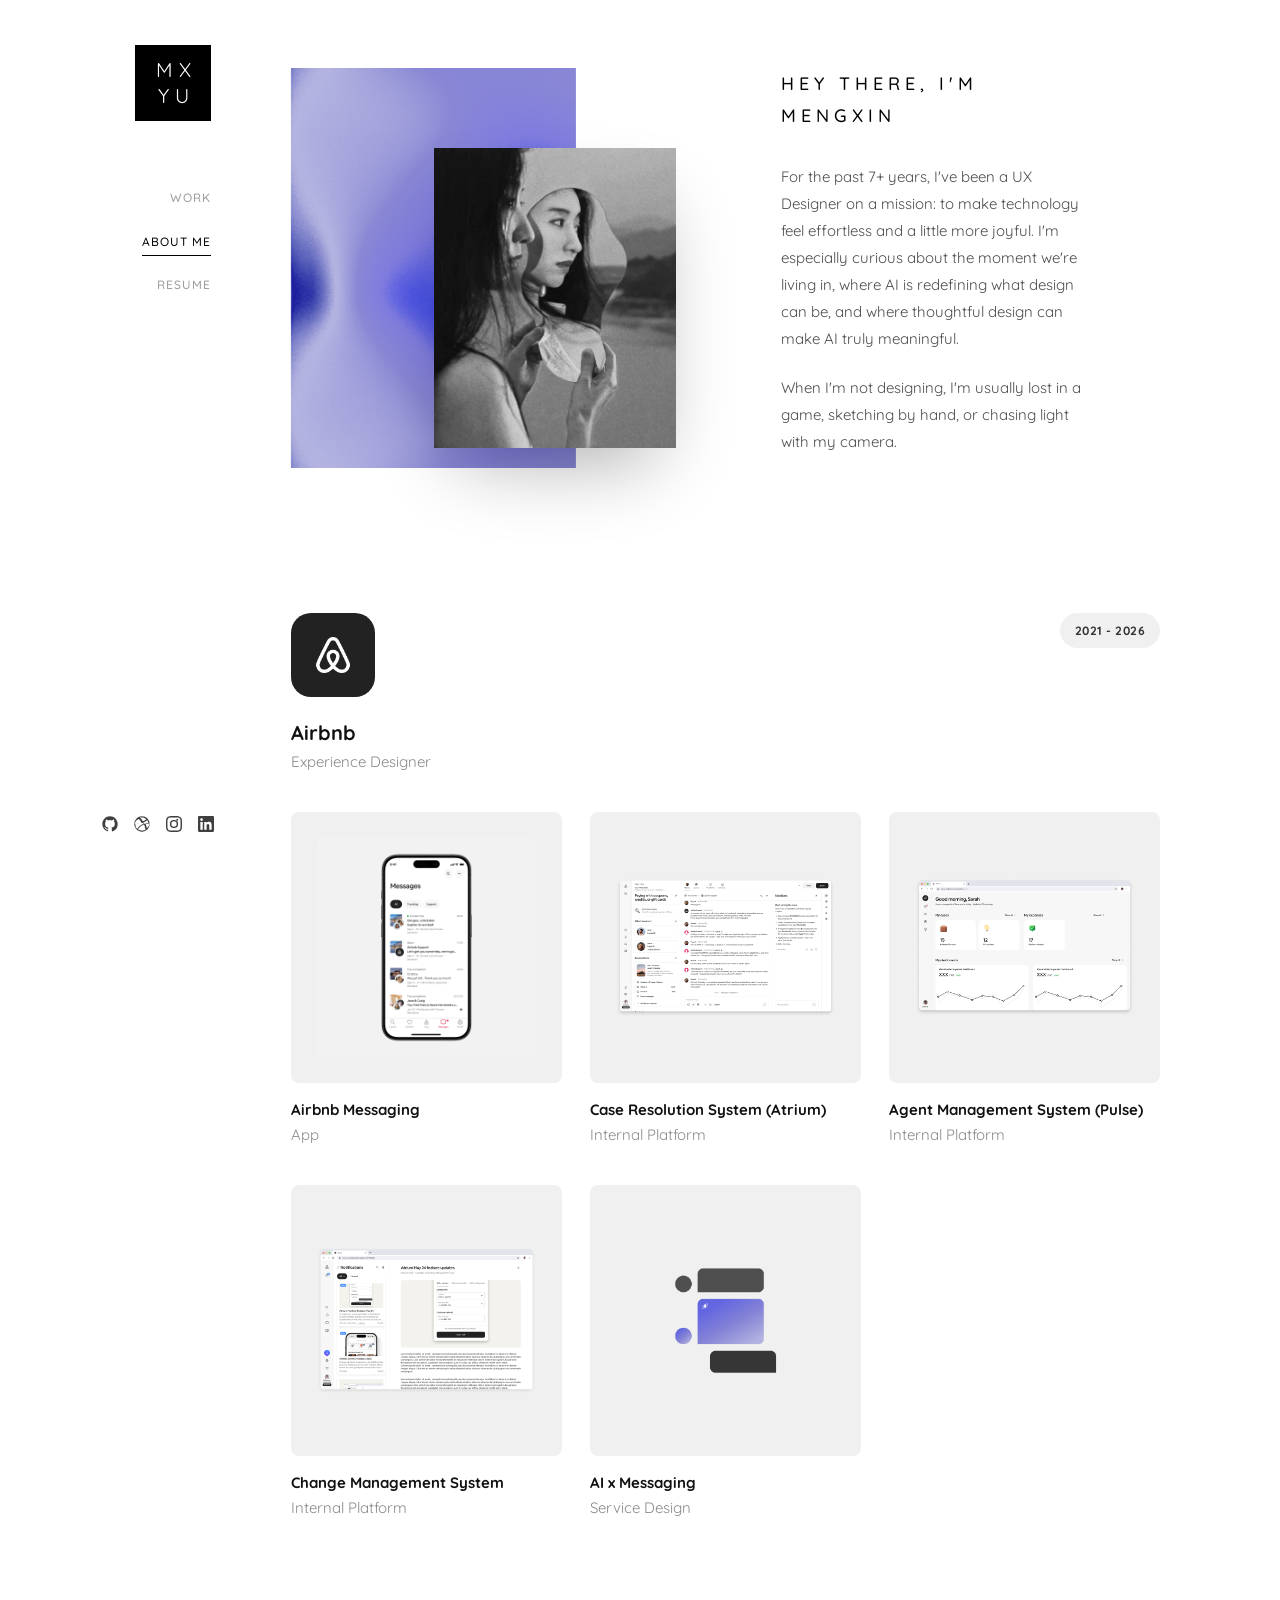
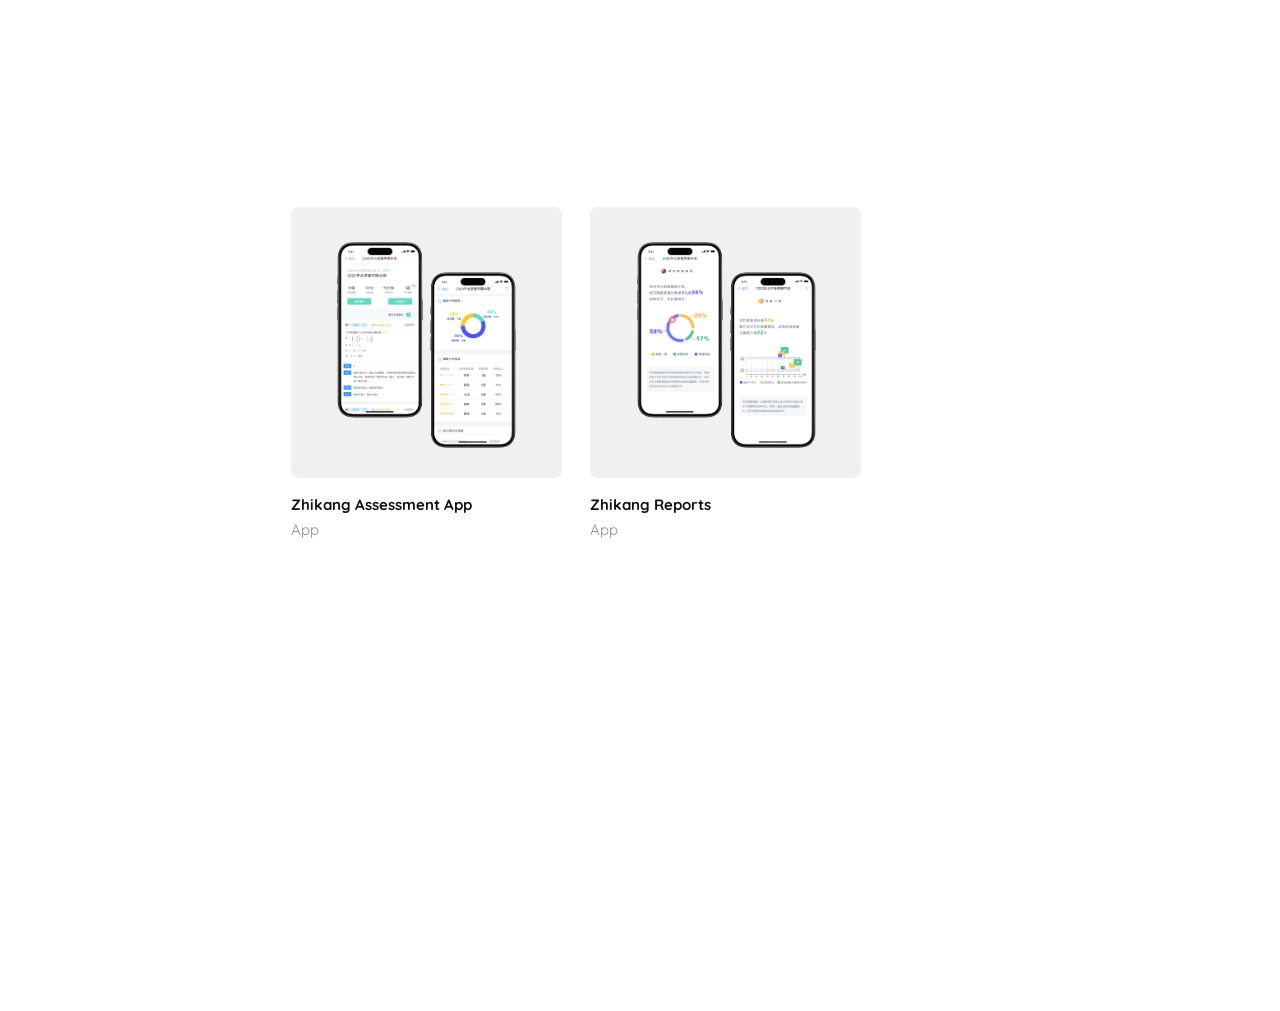
==== about.html @ b4f890c7 "Initial commit Static portfolio site: work grid, about, resume, and case studies (TAL Assessment Eco" ====
<!DOCTYPE HTML>
<html>
	<head>
	<meta charset="utf-8">
	<meta name="viewport" content="width=device-width, initial-scale=1">
	<title>About Me — Mengxin Yu</title>
	<meta name="description" content="About Mengxin Yu — photography, travel and side projects.">
	<meta name="robots" content="noindex, nofollow">

	<!--
		CRITICAL LOADER STYLES — inlined on purpose.
	
		Every ordinary stylesheet link blocks first paint. When the loader was
		styled by one, the curtain could not appear until the very resources it
		exists to cover had already downloaded — so a slow connection produced a
		long blank white screen and *then* a loading animation, which is exactly
		backwards. Inlining this means the loader paints on the first frame with
		no network dependency at all.
	
		This is only the resting appearance. The exit sequence and reduced-motion
		rules live in assets/css/preloader.css, which loads asynchronously below
		and is always in place long before the curtain lifts.
	-->
	<style>
	.preloader{position:fixed;top:0;left:0;right:0;bottom:0;z-index:9999;display:flex;
	flex-direction:column;align-items:center;justify-content:center;background:#fff;
	opacity:0;visibility:hidden}
	.js-loading .preloader{opacity:1;visibility:visible}
	.preloader__mark{margin-bottom:22px;font-family:"Quicksand",Arial,sans-serif;
	font-size:10px;font-weight:500;letter-spacing:5px;text-transform:uppercase;color:#9a9a9a}
	.preloader__track{position:relative;width:240px;max-width:60vw;height:1px;
	background:rgba(0,0,0,.09);overflow:hidden}
	.preloader__bar{position:absolute;top:0;right:0;bottom:0;left:0;background:#111;
	transform:scaleX(0);transform-origin:center}
	.preloader__sheen{position:absolute;top:0;right:0;bottom:0;left:0;
	background:linear-gradient(90deg,transparent,rgba(0,0,0,.28),transparent);
	transform:translateX(-100%);animation:preSheen 1.6s ease-in-out infinite}
	@keyframes preSheen{to{transform:translateX(100%)}}
	</style>
	<script>
		/* Runs before the body is parsed, so the curtain is visible on the very
		   first frame. Added by JS so a browser without it never sees a curtain
		   it has no way to dismiss. */
		document.documentElement.classList.add('js', 'js-loading');
	</script>

	<link rel="icon" href="assets/images/site/weblogo.png" type="image/png">

	<link rel="preconnect" href="https://fonts.googleapis.com">
	<link rel="preconnect" href="https://fonts.gstatic.com" crossorigin>
	<link href="https://fonts.googleapis.com/css?family=Quicksand:300,400,500,700&display=swap" rel="stylesheet" media="print" onload="this.media='all';this.onload=null">
		<noscript><link href="https://fonts.googleapis.com/css?family=Quicksand:300,400,500,700&display=swap" rel="stylesheet"></noscript>

	<!--
		STYLES — same cleanup as index.html:
		animate.css / icomoon.css / Font Awesome CDN / flexslider.css
		removed (unused or replaced by inline SVG icons below).
	-->
	<link rel="stylesheet" href="assets/css/preloader.css" media="print" onload="this.media='all';this.onload=null">
		<noscript><link rel="stylesheet" href="assets/css/preloader.css"></noscript>
	<link rel="stylesheet" href="assets/css/grid.css" media="print" onload="this.media='all';this.onload=null">
		<noscript><link rel="stylesheet" href="assets/css/grid.css"></noscript>
	<link rel="stylesheet" href="assets/css/animations.css" media="print" onload="this.media='all';this.onload=null">
		<noscript><link rel="stylesheet" href="assets/css/animations.css"></noscript>
	<link rel="stylesheet" href="assets/css/site-nav.css" media="print" onload="this.media='all';this.onload=null">
		<noscript><link rel="stylesheet" href="assets/css/site-nav.css"></noscript>
	<link rel="stylesheet" href="assets/css/about.css" media="print" onload="this.media='all';this.onload=null">
		<noscript><link rel="stylesheet" href="assets/css/about.css"></noscript>

	<script src="assets/js/preloader.js" defer></script>
</head>
	<body>
	<!-- Site-wide loading animation. Styles: assets/css/preloader.css
	     Behaviour: assets/js/preloader.js -->
	<div class="preloader" role="status" aria-label="Loading">
		<span class="preloader__mark">Mengxin Yu</span>
		<div class="preloader__track">
			<div class="preloader__bar"></div>
			<div class="preloader__sheen"></div>
		</div>
	</div>

	<div id="colorlib-page">

		<!-- ============ MOBILE TOP BAR ============
			Identical to index.html. Below 768px it holds the hamburger and
			the sidebar drops down beneath it. -->
		<div class="site-bar">
			<a class="site-bar__logo" href="index.html"><span>MX</span><span>Yu</span></a>
			<button type="button" class="js-colorlib-nav-toggle colorlib-nav-toggle"
			        aria-label="Toggle menu" aria-expanded="false" aria-controls="colorlib-aside"><i></i></button>
		</div>

		<aside id="colorlib-aside" role="complementary" class="js-fullheight">
			<h1 id="colorlib-logo"><a href="index.html"><span>MX</span><span>Yu</span></a></h1>
			<nav id="colorlib-main-menu" role="navigation">
				<ul>
					<li><a href="index.html">Work</a></li>
					<li class="colorlib-active"><a href="about.html">About Me</a></li>
					<li><a href="resume.html">Resume</a></li>
					
					
				</ul>
			</nav>

			<div class="colorlib-footer">
				<ul>
					<li><a href="https://github.com/MengxinYuu" target="_blank" rel="noopener" aria-label="GitHub">
						<svg viewBox="0 0 24 24" width="16" height="16" fill="currentColor" aria-hidden="true"><path d="M12 .5C5.65.5.5 5.65.5 12c0 5.1 3.29 9.42 7.86 10.96.57.1.78-.25.78-.55 0-.27-.01-1.15-.02-2.09-3.2.7-3.88-1.36-3.88-1.36-.52-1.33-1.28-1.69-1.28-1.69-1.04-.71.08-.7.08-.7 1.15.08 1.76 1.18 1.76 1.18 1.03 1.75 2.7 1.25 3.36.96.1-.74.4-1.25.73-1.54-2.55-.29-5.24-1.28-5.24-5.68 0-1.25.45-2.28 1.18-3.08-.12-.29-.51-1.45.11-3.02 0 0 .96-.31 3.15 1.18a10.9 10.9 0 0 1 5.73 0c2.18-1.49 3.15-1.18 3.15-1.18.62 1.57.23 2.73.11 3.02.73.8 1.18 1.83 1.18 3.08 0 4.41-2.7 5.38-5.27 5.67.42.36.78 1.07.78 2.16 0 1.56-.01 2.82-.01 3.2 0 .3.2.66.79.55A11.5 11.5 0 0 0 23.5 12C23.5 5.65 18.35.5 12 .5Z"/></svg>
					</a></li>
					<li><a href="https://dribbble.com/mengxinyuu" target="_blank" rel="noopener" aria-label="Dribbble">
						<svg viewBox="0 0 24 24" width="16" height="16" fill="currentColor" aria-hidden="true"><path d="M12 .5C5.65.5.5 5.65.5 12S5.65 23.5 12 23.5 23.5 18.35 23.5 12 18.35.5 12 .5Zm7.6 5.44a10 10 0 0 1 2.2 6.14c-.32-.07-3.5-.71-6.72-.31-.07-.16-.13-.33-.2-.5-.2-.47-.42-.95-.65-1.4 3.55-1.45 5.16-3.5 5.37-3.93ZM12 2.1c2.4 0 4.6.87 6.3 2.31-.18.26-1.6 2.2-5.03 3.5C11.7 5.2 10 3 8.9 1.8A9.9 9.9 0 0 1 12 2.1Zm-4.7 2.5c1.06 1.15 2.7 3.3 4.2 5.94-5.3 1.4-9.98 1.38-10.47 1.38A10 10 0 0 1 7.3 4.6ZM2 12v-.3c.45 0 5.9.08 11.55-1.6.32.63.62 1.27.9 1.9-.16.05-.32.1-.47.16-5.85 1.9-8.96 7.06-9.22 7.5A9.9 9.9 0 0 1 2 12Zm10 9.9a9.9 9.9 0 0 1-6-2c.2-.42 2.6-5.03 9.03-7.3.02 0 .03-.01.05-.02 1.5 3.9 2.1 7.17 2.27 8.14A9.9 9.9 0 0 1 12 21.9Zm7.3-3.4c-.13-.8-.68-3.85-2.1-7.6 3.05-.48 5.72.31 6.05.42a10 10 0 0 1-3.95 7.18Z"/></svg>
					</a></li>
					<li><a href="https://www.instagram.com/mengxinyuu/" target="_blank" rel="noopener" aria-label="Instagram">
						<svg viewBox="0 0 24 24" width="16" height="16" fill="currentColor" aria-hidden="true"><path d="M12 2.16c3.2 0 3.58.01 4.85.07 1.17.05 1.8.25 2.23.41.56.22.96.48 1.38.9.42.42.68.82.9 1.38.16.42.36 1.06.41 2.23.06 1.27.07 1.65.07 4.85s-.01 3.58-.07 4.85c-.05 1.17-.25 1.8-.41 2.23-.22.56-.48.96-.9 1.38-.42.42-.82.68-1.38.9-.42.16-1.06.36-2.23.41-1.27.06-1.65.07-4.85.07s-3.58-.01-4.85-.07c-1.17-.05-1.8-.25-2.23-.41a3.7 3.7 0 0 1-1.38-.9 3.7 3.7 0 0 1-.9-1.38c-.16-.42-.36-1.06-.41-2.23-.06-1.27-.07-1.65-.07-4.85s.01-3.58.07-4.85c.05-1.17.25-1.8.41-2.23.22-.56.48-.96.9-1.38.42-.42.82-.68 1.38-.9.42-.16 1.06-.36 2.23-.41 1.27-.06 1.65-.07 4.85-.07ZM12 0C8.74 0 8.33.01 7.05.07 5.78.13 4.9.33 4.14.63c-.79.3-1.46.72-2.13 1.38A5.9 5.9 0 0 0 .63 4.14c-.3.76-.5 1.64-.56 2.91C.01 8.33 0 8.74 0 12s.01 3.67.07 4.95c.06 1.27.26 2.15.56 2.91.3.79.72 1.46 1.38 2.13.66.66 1.34 1.08 2.13 1.38.76.3 1.64.5 2.91.56C8.33 23.99 8.74 24 12 24s3.67-.01 4.95-.07c1.27-.06 2.15-.26 2.91-.56.79-.3 1.46-.72 2.13-1.38.66-.66 1.08-1.34 1.38-2.13.3-.76.5-1.64.56-2.91.06-1.28.07-1.69.07-4.95s-.01-3.67-.07-4.95c-.06-1.27-.26-2.15-.56-2.91a5.9 5.9 0 0 0-1.38-2.13A5.9 5.9 0 0 0 19.86.63c-.76-.3-1.64-.5-2.91-.56C15.67.01 15.26 0 12 0Zm0 5.84A6.16 6.16 0 1 0 18.16 12 6.16 6.16 0 0 0 12 5.84Zm0 10.16A4 4 0 1 1 16 12a4 4 0 0 1-4 4Zm6.41-10.4a1.44 1.44 0 1 1-1.44-1.44 1.44 1.44 0 0 1 1.44 1.44Z"/></svg>
					</a></li>
					<li><a href="https://www.linkedin.com/in/mengxin-yu-1733b415a/" target="_blank" rel="noopener" aria-label="LinkedIn">
						<svg viewBox="0 0 24 24" width="16" height="16" fill="currentColor" aria-hidden="true"><path d="M22.23 0H1.77C.79 0 0 .77 0 1.73v20.54C0 23.23.79 24 1.77 24h20.46c.98 0 1.77-.77 1.77-1.73V1.73C24 .77 23.21 0 22.23 0ZM7.12 20.45H3.56V9h3.56ZM5.34 7.43a2.06 2.06 0 1 1 0-4.12 2.06 2.06 0 0 1 0 4.12ZM20.45 20.45h-3.55v-5.57c0-1.33-.02-3.04-1.85-3.04-1.86 0-2.14 1.45-2.14 2.94v5.67H9.36V9h3.4v1.56h.05c.48-.9 1.64-1.85 3.38-1.85 3.6 0 4.26 2.37 4.26 5.46Z"/></svg>
					</a></li>
				</ul>
			</div>

		</aside>

		<div id="colorlib-main">
			<div class="colorlib-about">
				<div class="container-fluid">
					<div class="row">
						<div class="col-md-6">
							<div class="about-img animate-box" data-animate-effect="fadeInLeft" style="background-image: url(assets/images/site/bg.png);">
								<div class="about-img-2 animate-box" data-animate-effect="fadeInRight" style="background-image: url(assets/images/site/photo.png);"></div>
							</div>
						</div>
						<div class="col-md-4 animate-box" data-animate-effect="fadeInLeft">
							<div class="about-desc">
								<h3>Hey there, I'm Mengxin</h3>
                                <p>For the past 7+ years, I've been a UX Designer on a mission: to make technology feel effortless and a little more joyful. I'm especially curious about the moment we're living in, where AI is redefining what design can be, and where thoughtful design can make AI truly meaningful.
                               </p>
                                <p>When I'm not designing, I'm usually lost in a game, sketching by hand, or chasing light with my camera.</p>
							</div>
						</div>
					</div>
				</div>
			</div>
			
			<div class="colorlib-services">
				<div class="container-fluid">
				    <div class="col-md-11">

<!--                        project block                       -->
                        <section class="project-block">
                            <header class="project-block__header animate-box" data-animate-effect="fadeInLeft">
                                <div class="project-block__id">
                                    <img class="project-block__icon" src="assets/images/artwork/Airbnb.png" alt="" width="400" height="400">
                                    <h3 class="project-block__title">Airbnb</h3>
                                    <p class="shot__caption">Experience Designer</p>
                                </div>
                                <span class="project-block__date">2021 - 2026</span>
                            </header>

                            <ul class="shot-grid">
                            <li class="shot animate-box" data-animate-effect="fadeInUp">
                                <div class="shot__frame">
                                    <img src="assets/images/artwork/work1.png" alt="" loading="lazy" decoding="async" width="480" height="1010">
                                </div>
                                <h4 class="shot__title">Airbnb Messaging</h4>
                                <p class="shot__caption">App</p>
                            </li>
                            <li class="shot animate-box" data-animate-effect="fadeInUp">
                                <div class="shot__frame">
                                    <img src="assets/images/artwork/work2.png" alt="" loading="lazy" decoding="async" width="480" height="1010">
                                </div>
                                <h4 class="shot__title">Case Resolution System (Atrium)</h4>
                                <p class="shot__caption">Internal Platform</p>
                            </li>
                            <li class="shot animate-box" data-animate-effect="fadeInUp">
                                <div class="shot__frame">
                                    <img src="assets/images/artwork/work3.png" alt="" loading="lazy" decoding="async" width="480" height="1010">
                                </div>
                                <h4 class="shot__title">Agent Management System (Pulse)</h4>
                                <p class="shot__caption">Internal Platform</p>
                            </li>
                            <li class="shot animate-box" data-animate-effect="fadeInUp">
                                <div class="shot__frame">
                                    <img src="assets/images/artwork/work4.png" alt="" loading="lazy" decoding="async" width="480" height="1010">
                                </div>
                                <h4 class="shot__title">Change Management System</h4>
                                <p class="shot__caption">Internal Platform</p>
                            </li>
                            <li class="shot animate-box" data-animate-effect="fadeInUp">
                                <div class="shot__frame">
                                    <img src="assets/images/artwork/work5.png" alt="" loading="lazy" decoding="async" width="480" height="1010">
                                </div>
                                <h4 class="shot__title">AI x Messaging</h4>
                                <p class="shot__caption">Service Design</p>
                            </li>
                            <li class="shot animate-box" data-animate-effect="fadeInUp">
                                <div class="shot__frame">
                                    <img src="assets/images/artwork/work6.png" alt="" loading="lazy" decoding="async" width="480" height="1010">
                                </div>
                                <h4 class="shot__title">AI x Customer Support</h4>
                                <p class="shot__caption">Service Design</p>
                            </li>
                            </ul>
                        </section>
<!--                        project block                       -->
                        <section class="project-block">
                                                    <header class="project-block__header animate-box" data-animate-effect="fadeInLeft">
                                                        <div class="project-block__id">
                                                            <img class="project-block__icon" src="assets/images/artwork/TAL.png" alt="" width="400" height="400">
                                                            <h3 class="project-block__title">TAL 好未来</h3>
                                                            <p class="shot__caption">Experience Designer</p>
                                                        </div>
                                                        <span class="project-block__date">2019 - 2020</span>
                                                    </header>

                                                    <ul class="shot-grid">
                                                    <li class="shot animate-box" data-animate-effect="fadeInUp">
                                                        <div class="shot__frame">
                                                            <img src="assets/images/artwork/TALwork1.png" alt="" loading="lazy" decoding="async" width="480" height="1010">
                                                        </div>
                                                        <h4 class="shot__title">Zhikang Assessment App</h4>
                                                        <p class="shot__caption">App</p>
                                                    </li>
                                                    <li class="shot animate-box" data-animate-effect="fadeInUp">
                                                        <div class="shot__frame">
                                                            <img src="assets/images/artwork/TALwork2.png" alt="" loading="lazy" decoding="async" width="480" height="1010">
                                                        </div>
                                                        <h4 class="shot__title">Zhikang Reports</h4>
                                                        <p class="shot__caption">App</p>
                                                    </li>
                                                    <li class="shot animate-box" data-animate-effect="fadeInUp">
                                                        <div class="shot__frame">
                                                            <img src="assets/images/artwork/TALwork3.png" alt="" loading="lazy" decoding="async" width="480" height="1010">
                                                        </div>
                                                        <h4 class="shot__title">Tianshu Data Platform</h4>
                                                        <p class="shot__caption">Internal Platform</p>
                                                    </li>
                                                    <li class="shot animate-box" data-animate-effect="fadeInUp">
                                                        <div class="shot__frame">
                                                            <img src="assets/images/artwork/TALwork6.png" alt="" loading="lazy" decoding="async" width="480" height="1010">
                                                        </div>
                                                        <h4 class="shot__title">PAC Assessment System</h4>
                                                        <p class="shot__caption">Internal Platform</p>
                                                    </li>
                                                    </ul>
             </section>


			</div>
          </div>
        </div>
      </div><!-- /#colorlib-main -->
    </div><!-- /#colorlib-page -->

	<!--
		SCRIPTS — same cleanup as index.html: deferred, and
		flexslider/sticky-kit dropped as unused on this page.
	-->
	<script src="assets/js/site.js" defer></script>

	</body>
</html>
---- assets/css/preloader.css ----
/* =========================================================================
 * preloader.css
 *
 * The single loading animation for every page on the site.
 *
 * Replaces three unrelated mechanisms that were running before:
 *   - work/houyi.html   a black curtain with a spinning pink ring, plus
 *                       the Pace.js library driving a second progress bar
 *   - index.html        a bespoke "hold the work grid until its images
 *                       decode" fade
 *   - everything else   nothing at all
 *
 * Design
 *   A single hairline rule on white. It grows outward from the centre in
 *   step with real load progress, with a soft highlight travelling along
 *   it so the animation still reads as alive when progress stalls. When
 *   loading completes the line runs out to the full width of the viewport
 *   and the curtain lifts.
 *
 *   Everything animates transform and opacity only — both composited on
 *   the GPU — so the loader never competes with the page it's waiting for.
 * ========================================================================= */

:root {
  --pre-bg: #ffffff;
  --pre-ink: #111111;
  --pre-track: rgba(0, 0, 0, 0.09);
  --pre-width: 240px;
  /* Slow, confident deceleration. Shared by the line growth and the exit
     so the whole sequence has one sense of motion. */
  --pre-ease: cubic-bezier(0.16, 1, 0.3, 1);
}

.preloader {
  position: fixed;
  top: 0;
  left: 0;
  right: 0;
  bottom: 0;
  z-index: 9999;
  display: flex;
  flex-direction: column;
  align-items: center;
  justify-content: center;
  background: var(--pre-bg);

  /* Hidden unless the inline <head> script has flagged the document as
     loading. If JavaScript is disabled or fails before that point, the
     curtain never shows and the page is simply usable. */
  opacity: 0;
  visibility: hidden;
  pointer-events: none;
}

.js-loading .preloader {
  opacity: 1;
  visibility: visible;
  pointer-events: auto;
}

/* --- wordmark -------------------------------------------------------- */
.preloader__mark {
  margin-bottom: 22px;
  font-family: "Quicksand", Arial, sans-serif;
  font-size: 10px;
  font-weight: 500;
  letter-spacing: 5px;
  text-transform: uppercase;
  color: #9a9a9a;

  /* Drifts up into place rather than appearing flat — the only vertical
     movement in the sequence, which gives the line something to sit
     against. */
  opacity: 0;
  transform: translateY(6px);
  animation: preMarkIn 0.7s var(--pre-ease) 0.1s forwards;
}

@keyframes preMarkIn {
  to { opacity: 1; transform: translateY(0); }
}

/* --- the line -------------------------------------------------------- */
.preloader__track {
  position: relative;
  width: var(--pre-width);
  max-width: 60vw;
  height: 1px;
  background: var(--pre-track);
  overflow: hidden;
}

/* Grows from the centre outward. scaleX against a centre origin keeps
   this on the compositor; animating `width` would relayout every frame. */
.preloader__bar {
  position: absolute;
  top: 0;
  right: 0;
  bottom: 0;
  left: 0;
  background: var(--pre-ink);
  transform: scaleX(0);
  transform-origin: center;
  will-change: transform;
}

/* A highlight sweeping the full track, independent of progress. Without
   it a slow asset makes the loader look frozen; with it there is always
   motion, but nothing that misrepresents how far along the load is. */
.preloader__sheen {
  position: absolute;
  top: 0;
  right: 0;
  bottom: 0;
  left: 0;
  background: linear-gradient(90deg,
              transparent 0%,
              rgba(0, 0, 0, 0.28) 50%,
              transparent 100%);
  transform: translateX(-100%);
  animation: preSheen 1.6s ease-in-out infinite;
}

@keyframes preSheen {
  to { transform: translateX(100%); }
}

/* --- exit ------------------------------------------------------------ */
/* The line runs out past the edges of the screen, then the curtain fades.
   Letting it leave *through* the viewport rather than just vanishing is
   what makes the handover to the page feel deliberate. */
.preloader.is-done .preloader__track {
  transition: width 0.62s var(--pre-ease), max-width 0.62s var(--pre-ease);
  width: 100vw;
  max-width: 100vw;
}

.preloader.is-done .preloader__sheen {
  animation: none;
  opacity: 0;
}

.preloader.is-done .preloader__mark {
  transition: opacity 0.3s ease, transform 0.45s var(--pre-ease);
  opacity: 0;
  transform: translateY(-6px);
}

.preloader.is-done {
  transition: opacity 0.45s ease 0.28s, visibility 0s linear 0.73s;
  opacity: 0;
  visibility: hidden;
  pointer-events: none;
}

/* --- failsafe --------------------------------------------------------
 * If preloader.js never runs — network error, parse error, blocked
 * script — nothing would remove the curtain and the site would be a blank
 * white screen. This hides it unconditionally after 6s using CSS alone,
 * so a broken script degrades to a slow start rather than a dead page.
 * ------------------------------------------------------------------- */
.js-loading .preloader {
  animation: preFailsafe 0s linear 6s forwards;
}

@keyframes preFailsafe {
  to { opacity: 0; visibility: hidden; pointer-events: none; }
}

/* --- reduced motion --------------------------------------------------
 * The loader still appears and still leaves — it just does so without
 * travel or looping movement, which is the part that causes trouble for
 * motion-sensitive users.
 * ------------------------------------------------------------------- */
@media (prefers-reduced-motion: reduce) {
  .preloader__mark {
    opacity: 1;
    transform: none;
    animation: none;
  }

  .preloader__sheen {
    animation: none;
    opacity: 0;
  }

  .preloader.is-done .preloader__track {
    transition: none;
  }

  .preloader.is-done {
    transition: opacity 0.2s linear, visibility 0s linear 0.2s;
  }
}
---- assets/css/preloader.css ----
/* =========================================================================
 * preloader.css
 *
 * The single loading animation for every page on the site.
 *
 * Replaces three unrelated mechanisms that were running before:
 *   - work/houyi.html   a black curtain with a spinning pink ring, plus
 *                       the Pace.js library driving a second progress bar
 *   - index.html        a bespoke "hold the work grid until its images
 *                       decode" fade
 *   - everything else   nothing at all
 *
 * Design
 *   A single hairline rule on white. It grows outward from the centre in
 *   step with real load progress, with a soft highlight travelling along
 *   it so the animation still reads as alive when progress stalls. When
 *   loading completes the line runs out to the full width of the viewport
 *   and the curtain lifts.
 *
 *   Everything animates transform and opacity only — both composited on
 *   the GPU — so the loader never competes with the page it's waiting for.
 * ========================================================================= */

:root {
  --pre-bg: #ffffff;
  --pre-ink: #111111;
  --pre-track: rgba(0, 0, 0, 0.09);
  --pre-width: 240px;
  /* Slow, confident deceleration. Shared by the line growth and the exit
     so the whole sequence has one sense of motion. */
  --pre-ease: cubic-bezier(0.16, 1, 0.3, 1);
}

.preloader {
  position: fixed;
  top: 0;
  left: 0;
  right: 0;
  bottom: 0;
  z-index: 9999;
  display: flex;
  flex-direction: column;
  align-items: center;
  justify-content: center;
  background: var(--pre-bg);

  /* Hidden unless the inline <head> script has flagged the document as
     loading. If JavaScript is disabled or fails before that point, the
     curtain never shows and the page is simply usable. */
  opacity: 0;
  visibility: hidden;
  pointer-events: none;
}

.js-loading .preloader {
  opacity: 1;
  visibility: visible;
  pointer-events: auto;
}

/* --- wordmark -------------------------------------------------------- */
.preloader__mark {
  margin-bottom: 22px;
  font-family: "Quicksand", Arial, sans-serif;
  font-size: 10px;
  font-weight: 500;
  letter-spacing: 5px;
  text-transform: uppercase;
  color: #9a9a9a;

  /* Drifts up into place rather than appearing flat — the only vertical
     movement in the sequence, which gives the line something to sit
     against. */
  opacity: 0;
  transform: translateY(6px);
  animation: preMarkIn 0.7s var(--pre-ease) 0.1s forwards;
}

@keyframes preMarkIn {
  to { opacity: 1; transform: translateY(0); }
}

/* --- the line -------------------------------------------------------- */
.preloader__track {
  position: relative;
  width: var(--pre-width);
  max-width: 60vw;
  height: 1px;
  background: var(--pre-track);
  overflow: hidden;
}

/* Grows from the centre outward. scaleX against a centre origin keeps
   this on the compositor; animating `width` would relayout every frame. */
.preloader__bar {
  position: absolute;
  top: 0;
  right: 0;
  bottom: 0;
  left: 0;
  background: var(--pre-ink);
  transform: scaleX(0);
  transform-origin: center;
  will-change: transform;
}

/* A highlight sweeping the full track, independent of progress. Without
   it a slow asset makes the loader look frozen; with it there is always
   motion, but nothing that misrepresents how far along the load is. */
.preloader__sheen {
  position: absolute;
  top: 0;
  right: 0;
  bottom: 0;
  left: 0;
  background: linear-gradient(90deg,
              transparent 0%,
              rgba(0, 0, 0, 0.28) 50%,
              transparent 100%);
  transform: translateX(-100%);
  animation: preSheen 1.6s ease-in-out infinite;
}

@keyframes preSheen {
  to { transform: translateX(100%); }
}

/* --- exit ------------------------------------------------------------ */
/* The line runs out past the edges of the screen, then the curtain fades.
   Letting it leave *through* the viewport rather than just vanishing is
   what makes the handover to the page feel deliberate. */
.preloader.is-done .preloader__track {
  transition: width 0.62s var(--pre-ease), max-width 0.62s var(--pre-ease);
  width: 100vw;
  max-width: 100vw;
}

.preloader.is-done .preloader__sheen {
  animation: none;
  opacity: 0;
}

.preloader.is-done .preloader__mark {
  transition: opacity 0.3s ease, transform 0.45s var(--pre-ease);
  opacity: 0;
  transform: translateY(-6px);
}

.preloader.is-done {
  transition: opacity 0.45s ease 0.28s, visibility 0s linear 0.73s;
  opacity: 0;
  visibility: hidden;
  pointer-events: none;
}

/* --- failsafe --------------------------------------------------------
 * If preloader.js never runs — network error, parse error, blocked
 * script — nothing would remove the curtain and the site would be a blank
 * white screen. This hides it unconditionally after 6s using CSS alone,
 * so a broken script degrades to a slow start rather than a dead page.
 * ------------------------------------------------------------------- */
.js-loading .preloader {
  animation: preFailsafe 0s linear 6s forwards;
}

@keyframes preFailsafe {
  to { opacity: 0; visibility: hidden; pointer-events: none; }
}

/* --- reduced motion --------------------------------------------------
 * The loader still appears and still leaves — it just does so without
 * travel or looping movement, which is the part that causes trouble for
 * motion-sensitive users.
 * ------------------------------------------------------------------- */
@media (prefers-reduced-motion: reduce) {
  .preloader__mark {
    opacity: 1;
    transform: none;
    animation: none;
  }

  .preloader__sheen {
    animation: none;
    opacity: 0;
  }

  .preloader.is-done .preloader__track {
    transition: none;
  }

  .preloader.is-done {
    transition: opacity 0.2s linear, visibility 0s linear 0.2s;
  }
}
---- assets/css/grid.css ----
/* =========================================================================
 * grid.css
 *
 * Replaces vendor/bootstrap.css on index.html and about.html.
 *
 * Those two pages used exactly eight Bootstrap classes — row,
 * container-fluid, img-responsive, col-md-4/5/6/11, col-sm-6,
 * col-md-offset-2 and col-md-pull-2 — and were downloading 131KB of
 * framework to get them. This file is the same grid behaviour in ~2KB.
 *
 * Bootstrap 3's 12-column model and 768px / 992px breakpoints are
 * reproduced exactly, so the existing markup needs no changes.
 * ========================================================================= */

*,
*::before,
*::after {
  -webkit-box-sizing: border-box;
  box-sizing: border-box;
}

.container-fluid {
  width: 100%;
  padding-right: 15px;
  padding-left: 15px;
  margin-right: auto;
  margin-left: auto;
}

/* Bootstrap's float-based row/clearfix. Kept as floats rather than
   modernised to flex or grid because several rules in home.css and
   about.css (.blog-entry, .about-img) rely on float behaviour. */
.row {
  margin-right: -15px;
  margin-left: -15px;
}

.row::before,
.row::after {
  display: table;
  content: " ";
}

.row::after {
  clear: both;
}

/* --- column base ---------------------------------------------------- */
[class*="col-md-"],
[class*="col-sm-"] {
  position: relative;
  min-height: 1px;
  padding-right: 15px;
  padding-left: 15px;
}

/* Below the smallest breakpoint every column is full width, which is
   what Bootstrap does with col-md-* / col-sm-* too. */
[class*="col-md-"],
[class*="col-sm-"] {
  width: 100%;
}

/* --- >= 768px (Bootstrap's `sm`) ------------------------------------ */
@media (min-width: 768px) {
  [class*="col-sm-"] {
    float: left;
  }

  .col-sm-6 { width: 50%; }
}

/* --- >= 992px (Bootstrap's `md`) ------------------------------------ */
@media (min-width: 992px) {
  [class*="col-md-"] {
    float: left;
  }

  .col-md-4  { width: 33.33333333%; }
  .col-md-5  { width: 41.66666667%; }
  .col-md-6  { width: 50%; }
  .col-md-11 { width: 91.66666667%; }

  .col-md-offset-2 { margin-left: 16.66666667%; }
  .col-md-pull-2   { right: 16.66666667%; }
}

/* --- images --------------------------------------------------------- */
.img-responsive {
  display: block;
  max-width: 100%;
  height: auto;
}

/* A sensible global default so no image can ever force a horizontal
   scrollbar — Bootstrap didn't do this, and it was the reason a few
   wide screenshots overflowed on small screens. */
img {
  max-width: 100%;
}
---- assets/css/grid.css ----
/* =========================================================================
 * grid.css
 *
 * Replaces vendor/bootstrap.css on index.html and about.html.
 *
 * Those two pages used exactly eight Bootstrap classes — row,
 * container-fluid, img-responsive, col-md-4/5/6/11, col-sm-6,
 * col-md-offset-2 and col-md-pull-2 — and were downloading 131KB of
 * framework to get them. This file is the same grid behaviour in ~2KB.
 *
 * Bootstrap 3's 12-column model and 768px / 992px breakpoints are
 * reproduced exactly, so the existing markup needs no changes.
 * ========================================================================= */

*,
*::before,
*::after {
  -webkit-box-sizing: border-box;
  box-sizing: border-box;
}

.container-fluid {
  width: 100%;
  padding-right: 15px;
  padding-left: 15px;
  margin-right: auto;
  margin-left: auto;
}

/* Bootstrap's float-based row/clearfix. Kept as floats rather than
   modernised to flex or grid because several rules in home.css and
   about.css (.blog-entry, .about-img) rely on float behaviour. */
.row {
  margin-right: -15px;
  margin-left: -15px;
}

.row::before,
.row::after {
  display: table;
  content: " ";
}

.row::after {
  clear: both;
}

/* --- column base ---------------------------------------------------- */
[class*="col-md-"],
[class*="col-sm-"] {
  position: relative;
  min-height: 1px;
  padding-right: 15px;
  padding-left: 15px;
}

/* Below the smallest breakpoint every column is full width, which is
   what Bootstrap does with col-md-* / col-sm-* too. */
[class*="col-md-"],
[class*="col-sm-"] {
  width: 100%;
}

/* --- >= 768px (Bootstrap's `sm`) ------------------------------------ */
@media (min-width: 768px) {
  [class*="col-sm-"] {
    float: left;
  }

  .col-sm-6 { width: 50%; }
}

/* --- >= 992px (Bootstrap's `md`) ------------------------------------ */
@media (min-width: 992px) {
  [class*="col-md-"] {
    float: left;
  }

  .col-md-4  { width: 33.33333333%; }
  .col-md-5  { width: 41.66666667%; }
  .col-md-6  { width: 50%; }
  .col-md-11 { width: 91.66666667%; }

  .col-md-offset-2 { margin-left: 16.66666667%; }
  .col-md-pull-2   { right: 16.66666667%; }
}

/* --- images --------------------------------------------------------- */
.img-responsive {
  display: block;
  max-width: 100%;
  height: auto;
}

/* A sensible global default so no image can ever force a horizontal
   scrollbar — Bootstrap didn't do this, and it was the reason a few
   wide screenshots overflowed on small screens. */
img {
  max-width: 100%;
}
---- assets/css/animations.css ----
/* =======================================================
 * animations.css
 *
 * Minimal replacement for the old vendor "animate.css" file.
 * animate.css shipped ~130 keyframes and weighed ~71KB, but this
 * site only ever uses 4 of them (fadeIn, fadeInLeft, fadeInRight,
 * fadeInUp), triggered by main.js adding these class names as
 * elements scroll into view. This file defines just those 4,
 * at a fraction of the size.
 * ======================================================= */

.animated {
  animation-duration: 1s;
  animation-fill-mode: both;
}

@keyframes fadeIn {
  from { opacity: 0; }
  to   { opacity: 1; }
}
.fadeIn { animation-name: fadeIn; }

@keyframes fadeInUp {
  from { opacity: 0; transform: translate3d(0, 40px, 0); }
  to   { opacity: 1; transform: translate3d(0, 0, 0); }
}
.fadeInUp { animation-name: fadeInUp; }

@keyframes fadeInLeft {
  from { opacity: 0; transform: translate3d(-40px, 0, 0); }
  to   { opacity: 1; transform: translate3d(0, 0, 0); }
}
.fadeInLeft { animation-name: fadeInLeft; }

@keyframes fadeInRight {
  from { opacity: 0; transform: translate3d(40px, 0, 0); }
  to   { opacity: 1; transform: translate3d(0, 0, 0); }
}
.fadeInRight { animation-name: fadeInRight; }

/* respect users who've asked the OS for reduced motion */
@media (prefers-reduced-motion: reduce) {
  .animated {
    animation: none !important;
    opacity: 1 !important;
    transform: none !important;
  }
}
---- assets/css/animations.css ----
/* =======================================================
 * animations.css
 *
 * Minimal replacement for the old vendor "animate.css" file.
 * animate.css shipped ~130 keyframes and weighed ~71KB, but this
 * site only ever uses 4 of them (fadeIn, fadeInLeft, fadeInRight,
 * fadeInUp), triggered by main.js adding these class names as
 * elements scroll into view. This file defines just those 4,
 * at a fraction of the size.
 * ======================================================= */

.animated {
  animation-duration: 1s;
  animation-fill-mode: both;
}

@keyframes fadeIn {
  from { opacity: 0; }
  to   { opacity: 1; }
}
.fadeIn { animation-name: fadeIn; }

@keyframes fadeInUp {
  from { opacity: 0; transform: translate3d(0, 40px, 0); }
  to   { opacity: 1; transform: translate3d(0, 0, 0); }
}
.fadeInUp { animation-name: fadeInUp; }

@keyframes fadeInLeft {
  from { opacity: 0; transform: translate3d(-40px, 0, 0); }
  to   { opacity: 1; transform: translate3d(0, 0, 0); }
}
.fadeInLeft { animation-name: fadeInLeft; }

@keyframes fadeInRight {
  from { opacity: 0; transform: translate3d(40px, 0, 0); }
  to   { opacity: 1; transform: translate3d(0, 0, 0); }
}
.fadeInRight { animation-name: fadeInRight; }

/* respect users who've asked the OS for reduced motion */
@media (prefers-reduced-motion: reduce) {
  .animated {
    animation: none !important;
    opacity: 1 !important;
    transform: none !important;
  }
}
---- assets/css/site-nav.css ----
/* =========================================================================
 * site-nav.css
 *
 * The sidebar + mobile navigation for the two top-level pages
 * (index.html, about.html).
 *
 * This file used to exist twice: home.css and about.css each carried a
 * byte-for-byte copy of ~440 lines of sidebar rules, so any nav tweak had
 * to be made in two places and inevitably drifted. Both copies are gone;
 * this is now the only definition.
 *
 * Layout model
 *   > 768px  Fixed sidebar down the left, content column to its right.
 *            Unchanged from the original design.
 *   <= 768px The sidebar becomes a full-width panel that DROPS DOWN from a
 *            slim fixed top bar. Previously it slid in from the left and
 *            shoved the entire page sideways, which is awkward one-handed
 *            and caused a horizontal scroll on narrow screens.
 * ========================================================================= */

:root {
  --nav-accent: #F75940;
  --nav-bar-height: 58px;
  --nav-ease: cubic-bezier(0.22, 0.61, 0.36, 1);
}

/* -------------------------------------------------------------------------
 * 1. Page shell
 * ---------------------------------------------------------------------- */
#colorlib-page {
  width: 100%;
  position: relative;
  overflow-x: hidden;
}

/* -------------------------------------------------------------------------
 * 2. Sidebar (desktop)
 * ---------------------------------------------------------------------- */
#colorlib-aside {
  padding: 3em 3em 40px;
  width: 20%;
  position: fixed;
  top: 0;
  bottom: 0;
  left: 0;
  overflow-y: auto;
  z-index: 1001;
  background: #fff;
  transition: transform 0.4s var(--nav-ease);
}

@media screen and (max-width: 1200px) {
  #colorlib-aside { width: 30%; }
}

#colorlib-aside #colorlib-logo {
  text-align: right;
  font-weight: 400;
  font-size: 22px;
  text-transform: uppercase;
  margin-bottom: 3em;
  display: block;
  width: 100%;
}

/* A true square: fixed equal width and height with the two lines centred
   inside, rather than a padded inline-block whose proportions drift with
   the font. */
#colorlib-aside #colorlib-logo a {
  display: inline-flex;
  flex-direction: column;
  align-items: center;
  justify-content: center;
  width: 76px;
  height: 76px;
  background: #000;
  color: #fff;
  font-size: 20px;
  line-height: 1.3;
  /* Without this the browser's default link underline draws across both
     letter pairs. */
  text-decoration: none;
}

#colorlib-aside #colorlib-logo a:hover,
#colorlib-aside #colorlib-logo a:focus {
  text-decoration: none;
}

#colorlib-aside #colorlib-logo a span {
  display: block;
  letter-spacing: 6px;
  /* letter-spacing appends a trailing gap after the final glyph, which
     drags the pair visually left of centre; the matching indent puts it
     back. */
  text-indent: 6px;
  text-decoration: none;
}

/* --- menu ---------------------------------------------------------- */
#colorlib-aside #colorlib-main-menu {
  margin-bottom: 3em;
}

#colorlib-aside #colorlib-main-menu ul {
  text-align: right;
  margin: 0;
  padding: 0;
  list-style: none;
}

#colorlib-aside #colorlib-main-menu ul li {
  /* The rhythm between items now comes entirely from this margin. It
     used to come from 10px of vertical padding on the link itself, which
     enlarged each link's hit area into a band well below its text. */
  margin: 0 0 22px 0;
  padding: 0;
  list-style: none;
  font-size: 12px;
  font-weight: 500;
  text-transform: uppercase;
  letter-spacing: 1px;
}

#colorlib-aside #colorlib-main-menu ul li a {
  position: relative;
  display: inline-block;
  /* Grey by default, black on hover — the menu should sit quietly behind
     the work, not compete with it. */
  color: rgba(0, 0, 0, 0.4);
  text-decoration: none;
  padding: 0;
  font-family: "Quicksand", Arial, sans-serif;
  transition: color 0.3s var(--nav-ease);
}

/* Underline wipes in from the right, matching the sidebar's right-aligned
   text. The case-study nav uses the same affordance mirrored. */
#colorlib-aside #colorlib-main-menu ul li a::after {
  content: '';
  position: absolute;
  height: 1px;
  bottom: -4px;
  left: 0;
  right: 0;
  background-color: #000;
  transform: scaleX(0);
  transform-origin: right center;
  transition: transform 0.3s cubic-bezier(0.175, 0.885, 0.32, 1.275);
}

#colorlib-aside #colorlib-main-menu ul li a:hover,
#colorlib-aside #colorlib-main-menu ul li a:focus {
  color: #000;
}

#colorlib-aside #colorlib-main-menu ul li a:hover::after,
#colorlib-aside #colorlib-main-menu ul li a:focus::after {
  transform: scaleX(1);
}

#colorlib-aside #colorlib-main-menu ul li.colorlib-active a {
  color: #000;
}

#colorlib-aside #colorlib-main-menu ul li.colorlib-active a::after {
  transform: scaleX(1);
}

/* --- footer / social ----------------------------------------------- */
/* Pinned to the bottom of the sidebar with 40px of clearance, rather
   than floating directly under the menu. */
#colorlib-aside .colorlib-footer {
  position: absolute;
  bottom: 40px;
  right: 1.5em;
  left: 1.5em;
  padding: 0 20px;
  text-align: right;
  font-size: 15px;
  font-weight: 400;
  color: rgba(0, 0, 0, 0.6);
}

#colorlib-aside .colorlib-footer ul {
  padding: 0;
  margin: 0 0 20px 0;
  list-style: none;
}

#colorlib-aside .colorlib-footer ul li {
  display: inline-block;
  margin-left: 12px;
  list-style: none;
}

#colorlib-aside .colorlib-footer ul li a {
  display: inline-flex;
  color: #000;
  opacity: 0.75;
  transition: opacity 0.25s var(--nav-ease), color 0.25s var(--nav-ease);
}

#colorlib-aside .colorlib-footer ul li a:hover,
#colorlib-aside .colorlib-footer ul li a:focus {
  color: var(--nav-accent);
  opacity: 1;
}

/* -------------------------------------------------------------------------
 * 3. Content column (desktop)
 * ---------------------------------------------------------------------- */
#colorlib-main {
  width: 80%;
  float: right;
}

@media screen and (max-width: 1200px) {
  #colorlib-main { width: 70%; }
}

/* -------------------------------------------------------------------------
 * 4. Mobile top bar
 *
 * Only rendered below the breakpoint. It holds the logo and the hamburger
 * so that the panel underneath has nothing pinned to it and can animate
 * its own height freely.
 * ---------------------------------------------------------------------- */
.site-bar {
  display: none; /* desktop */
  position: fixed;
  top: 0;
  left: 0;
  right: 0;
  z-index: 1002;
  height: var(--nav-bar-height);
  align-items: center;
  justify-content: space-between;
  padding: 0 14px;
  background: rgba(255, 255, 255, 0.95);
  -webkit-backdrop-filter: saturate(180%) blur(12px);
  backdrop-filter: saturate(180%) blur(12px);
  box-shadow: 0 1px 10px rgba(0, 0, 0, 0.08);
}

.site-bar__logo {
  display: inline-block;
  padding: 5px 9px;
  font-size: 13px;
  line-height: 1.15;
  letter-spacing: 1px;
  text-transform: uppercase;
  color: #fff;
  background: #000;
  text-decoration: none;
}

.site-bar__logo span {
  display: block;
}

/* -------------------------------------------------------------------------
 * 5. Hamburger
 * ---------------------------------------------------------------------- */
.colorlib-nav-toggle {
  display: none; /* desktop */
  position: relative;
  width: 44px;
  height: 44px;
  padding: 0;
  border: 0;
  background: transparent;
  cursor: pointer;
}

.colorlib-nav-toggle i,
.colorlib-nav-toggle i::before,
.colorlib-nav-toggle i::after {
  position: absolute;
  left: 50%;
  width: 26px;
  height: 2px;
  margin-left: -13px;
  background: #000;
  transition: transform 0.35s var(--nav-ease),
              background 0.2s linear,
              top 0.35s var(--nav-ease);
}

.colorlib-nav-toggle i {
  top: 50%;
  margin-top: -1px;
  display: block;
}

.colorlib-nav-toggle i::before,
.colorlib-nav-toggle i::after {
  content: '';
  margin-left: -13px;
}

.colorlib-nav-toggle i::before { top: -8px; }
.colorlib-nav-toggle i::after  { top: 8px; }

.colorlib-nav-toggle.active i {
  background: transparent;
}

.colorlib-nav-toggle.active i::before {
  top: 0;
  transform: rotate(45deg);
}

.colorlib-nav-toggle.active i::after {
  top: 0;
  transform: rotate(-45deg);
}

/* -------------------------------------------------------------------------
 * 6. Mobile layout — the drop-down panel
 * ---------------------------------------------------------------------- */
@media screen and (max-width: 768px) {

  .site-bar,
  .colorlib-nav-toggle {
    display: flex;
  }

  #colorlib-main {
    width: 100%;
    float: none;
    padding-top: var(--nav-bar-height);
  }

  #colorlib-aside {
    /* Anchored under the bar and revealed by growing its height, so the
       menu unfolds downward. The old rule translated it in from
       `translateX(-270px)`; that is what made the panel arrive from the
       side and drag the page with it. */
    top: var(--nav-bar-height);
    bottom: auto;
    left: 0;
    right: 0;
    width: 100%;
    transform: none;
    z-index: 1001;

    max-height: 0;
    padding: 0 24px;
    overflow: hidden;
    opacity: 0;
    visibility: hidden;
    box-shadow: 0 10px 24px rgba(0, 0, 0, 0.09);
    transition: max-height 0.42s var(--nav-ease),
                padding 0.42s var(--nav-ease),
                opacity 0.28s var(--nav-ease),
                visibility 0s linear 0.42s;
  }

  /* `body.offcanvas` is the open state, kept from the original markup so
     the class name in site.js stays meaningful. */
  body.offcanvas #colorlib-aside {
    max-height: calc(100vh - var(--nav-bar-height));
    padding: 24px 24px 32px;
    overflow-y: auto;
    opacity: 1;
    visibility: visible;
    transition: max-height 0.45s var(--nav-ease),
                padding 0.45s var(--nav-ease),
                opacity 0.28s var(--nav-ease) 0.05s,
                visibility 0s linear 0s;
  }

  /* The panel has its own bar, so the sidebar's desktop logo is redundant. */
  #colorlib-aside #colorlib-logo {
    display: none;
  }

  /* Left-align the menu on mobile: right-aligned text next to a
     left-aligned hamburger reads as two unrelated elements. */
  #colorlib-aside #colorlib-main-menu ul,
  #colorlib-aside .colorlib-footer {
    text-align: left;
  }

  /* The panel's height is animated, so the footer has to sit in normal
     flow here — absolutely positioning it against a collapsing box would
     leave it floating over the menu items mid-transition. */
  #colorlib-aside .colorlib-footer {
    position: relative;
    bottom: auto;
    left: auto;
    right: auto;
    padding: 0;
  }

  #colorlib-aside #colorlib-main-menu {
    margin-bottom: 1.5em;
  }

  #colorlib-aside #colorlib-main-menu ul li {
    margin-bottom: 0;
    border-bottom: 1px solid rgba(0, 0, 0, 0.07);

    /* Staggered lift-in, same timing as the case-study nav. */
    opacity: 0;
    transform: translateY(-8px);
    transition: opacity 0.3s var(--nav-ease),
                transform 0.3s var(--nav-ease);
  }

  #colorlib-aside #colorlib-main-menu ul li:last-child {
    border-bottom: 0;
  }

  body.offcanvas #colorlib-aside #colorlib-main-menu ul li {
    opacity: 1;
    transform: translateY(0);
  }

  body.offcanvas #colorlib-aside #colorlib-main-menu ul li:nth-child(1) { transition-delay: 0.10s; }
  body.offcanvas #colorlib-aside #colorlib-main-menu ul li:nth-child(2) { transition-delay: 0.16s; }
  body.offcanvas #colorlib-aside #colorlib-main-menu ul li:nth-child(3) { transition-delay: 0.22s; }
  body.offcanvas #colorlib-aside #colorlib-main-menu ul li:nth-child(4) { transition-delay: 0.28s; }

  #colorlib-aside #colorlib-main-menu ul li a {
    display: block;
    padding: 15px 0;
    font-size: 15px;
  }

  #colorlib-aside #colorlib-main-menu ul li a::after {
    display: none;
  }

  #colorlib-aside .colorlib-footer ul li {
    margin: 0 18px 0 0;
  }

  #colorlib-aside .colorlib-footer ul li a {
    /* Pad the social icons out to a proper touch target. */
    padding: 8px 0;
  }
}

/* -------------------------------------------------------------------------
 * 7. Accessibility
 * ---------------------------------------------------------------------- */
#colorlib-aside a:focus-visible,
.site-bar a:focus-visible,
.colorlib-nav-toggle:focus-visible {
  outline: 2px solid var(--nav-accent);
  outline-offset: 3px;
}

@media (prefers-reduced-motion: reduce) {
  #colorlib-aside,
  #colorlib-aside #colorlib-main-menu ul li,
  .colorlib-nav-toggle i,
  .colorlib-nav-toggle i::before,
  .colorlib-nav-toggle i::after {
    transition-duration: 0.01ms !important;
    transition-delay: 0ms !important;
  }
}
---- assets/css/site-nav.css ----
/* =========================================================================
 * site-nav.css
 *
 * The sidebar + mobile navigation for the two top-level pages
 * (index.html, about.html).
 *
 * This file used to exist twice: home.css and about.css each carried a
 * byte-for-byte copy of ~440 lines of sidebar rules, so any nav tweak had
 * to be made in two places and inevitably drifted. Both copies are gone;
 * this is now the only definition.
 *
 * Layout model
 *   > 768px  Fixed sidebar down the left, content column to its right.
 *            Unchanged from the original design.
 *   <= 768px The sidebar becomes a full-width panel that DROPS DOWN from a
 *            slim fixed top bar. Previously it slid in from the left and
 *            shoved the entire page sideways, which is awkward one-handed
 *            and caused a horizontal scroll on narrow screens.
 * ========================================================================= */

:root {
  --nav-accent: #F75940;
  --nav-bar-height: 58px;
  --nav-ease: cubic-bezier(0.22, 0.61, 0.36, 1);
}

/* -------------------------------------------------------------------------
 * 1. Page shell
 * ---------------------------------------------------------------------- */
#colorlib-page {
  width: 100%;
  position: relative;
  overflow-x: hidden;
}

/* -------------------------------------------------------------------------
 * 2. Sidebar (desktop)
 * ---------------------------------------------------------------------- */
#colorlib-aside {
  padding: 3em 3em 40px;
  width: 20%;
  position: fixed;
  top: 0;
  bottom: 0;
  left: 0;
  overflow-y: auto;
  z-index: 1001;
  background: #fff;
  transition: transform 0.4s var(--nav-ease);
}

@media screen and (max-width: 1200px) {
  #colorlib-aside { width: 30%; }
}

#colorlib-aside #colorlib-logo {
  text-align: right;
  font-weight: 400;
  font-size: 22px;
  text-transform: uppercase;
  margin-bottom: 3em;
  display: block;
  width: 100%;
}

/* A true square: fixed equal width and height with the two lines centred
   inside, rather than a padded inline-block whose proportions drift with
   the font. */
#colorlib-aside #colorlib-logo a {
  display: inline-flex;
  flex-direction: column;
  align-items: center;
  justify-content: center;
  width: 76px;
  height: 76px;
  background: #000;
  color: #fff;
  font-size: 20px;
  line-height: 1.3;
  /* Without this the browser's default link underline draws across both
     letter pairs. */
  text-decoration: none;
}

#colorlib-aside #colorlib-logo a:hover,
#colorlib-aside #colorlib-logo a:focus {
  text-decoration: none;
}

#colorlib-aside #colorlib-logo a span {
  display: block;
  letter-spacing: 6px;
  /* letter-spacing appends a trailing gap after the final glyph, which
     drags the pair visually left of centre; the matching indent puts it
     back. */
  text-indent: 6px;
  text-decoration: none;
}

/* --- menu ---------------------------------------------------------- */
#colorlib-aside #colorlib-main-menu {
  margin-bottom: 3em;
}

#colorlib-aside #colorlib-main-menu ul {
  text-align: right;
  margin: 0;
  padding: 0;
  list-style: none;
}

#colorlib-aside #colorlib-main-menu ul li {
  /* The rhythm between items now comes entirely from this margin. It
     used to come from 10px of vertical padding on the link itself, which
     enlarged each link's hit area into a band well below its text. */
  margin: 0 0 22px 0;
  padding: 0;
  list-style: none;
  font-size: 12px;
  font-weight: 500;
  text-transform: uppercase;
  letter-spacing: 1px;
}

#colorlib-aside #colorlib-main-menu ul li a {
  position: relative;
  display: inline-block;
  /* Grey by default, black on hover — the menu should sit quietly behind
     the work, not compete with it. */
  color: rgba(0, 0, 0, 0.4);
  text-decoration: none;
  padding: 0;
  font-family: "Quicksand", Arial, sans-serif;
  transition: color 0.3s var(--nav-ease);
}

/* Underline wipes in from the right, matching the sidebar's right-aligned
   text. The case-study nav uses the same affordance mirrored. */
#colorlib-aside #colorlib-main-menu ul li a::after {
  content: '';
  position: absolute;
  height: 1px;
  bottom: -4px;
  left: 0;
  right: 0;
  background-color: #000;
  transform: scaleX(0);
  transform-origin: right center;
  transition: transform 0.3s cubic-bezier(0.175, 0.885, 0.32, 1.275);
}

#colorlib-aside #colorlib-main-menu ul li a:hover,
#colorlib-aside #colorlib-main-menu ul li a:focus {
  color: #000;
}

#colorlib-aside #colorlib-main-menu ul li a:hover::after,
#colorlib-aside #colorlib-main-menu ul li a:focus::after {
  transform: scaleX(1);
}

#colorlib-aside #colorlib-main-menu ul li.colorlib-active a {
  color: #000;
}

#colorlib-aside #colorlib-main-menu ul li.colorlib-active a::after {
  transform: scaleX(1);
}

/* --- footer / social ----------------------------------------------- */
/* Pinned to the bottom of the sidebar with 40px of clearance, rather
   than floating directly under the menu. */
#colorlib-aside .colorlib-footer {
  position: absolute;
  bottom: 40px;
  right: 1.5em;
  left: 1.5em;
  padding: 0 20px;
  text-align: right;
  font-size: 15px;
  font-weight: 400;
  color: rgba(0, 0, 0, 0.6);
}

#colorlib-aside .colorlib-footer ul {
  padding: 0;
  margin: 0 0 20px 0;
  list-style: none;
}

#colorlib-aside .colorlib-footer ul li {
  display: inline-block;
  margin-left: 12px;
  list-style: none;
}

#colorlib-aside .colorlib-footer ul li a {
  display: inline-flex;
  color: #000;
  opacity: 0.75;
  transition: opacity 0.25s var(--nav-ease), color 0.25s var(--nav-ease);
}

#colorlib-aside .colorlib-footer ul li a:hover,
#colorlib-aside .colorlib-footer ul li a:focus {
  color: var(--nav-accent);
  opacity: 1;
}

/* -------------------------------------------------------------------------
 * 3. Content column (desktop)
 * ---------------------------------------------------------------------- */
#colorlib-main {
  width: 80%;
  float: right;
}

@media screen and (max-width: 1200px) {
  #colorlib-main { width: 70%; }
}

/* -------------------------------------------------------------------------
 * 4. Mobile top bar
 *
 * Only rendered below the breakpoint. It holds the logo and the hamburger
 * so that the panel underneath has nothing pinned to it and can animate
 * its own height freely.
 * ---------------------------------------------------------------------- */
.site-bar {
  display: none; /* desktop */
  position: fixed;
  top: 0;
  left: 0;
  right: 0;
  z-index: 1002;
  height: var(--nav-bar-height);
  align-items: center;
  justify-content: space-between;
  padding: 0 14px;
  background: rgba(255, 255, 255, 0.95);
  -webkit-backdrop-filter: saturate(180%) blur(12px);
  backdrop-filter: saturate(180%) blur(12px);
  box-shadow: 0 1px 10px rgba(0, 0, 0, 0.08);
}

.site-bar__logo {
  display: inline-block;
  padding: 5px 9px;
  font-size: 13px;
  line-height: 1.15;
  letter-spacing: 1px;
  text-transform: uppercase;
  color: #fff;
  background: #000;
  text-decoration: none;
}

.site-bar__logo span {
  display: block;
}

/* -------------------------------------------------------------------------
 * 5. Hamburger
 * ---------------------------------------------------------------------- */
.colorlib-nav-toggle {
  display: none; /* desktop */
  position: relative;
  width: 44px;
  height: 44px;
  padding: 0;
  border: 0;
  background: transparent;
  cursor: pointer;
}

.colorlib-nav-toggle i,
.colorlib-nav-toggle i::before,
.colorlib-nav-toggle i::after {
  position: absolute;
  left: 50%;
  width: 26px;
  height: 2px;
  margin-left: -13px;
  background: #000;
  transition: transform 0.35s var(--nav-ease),
              background 0.2s linear,
              top 0.35s var(--nav-ease);
}

.colorlib-nav-toggle i {
  top: 50%;
  margin-top: -1px;
  display: block;
}

.colorlib-nav-toggle i::before,
.colorlib-nav-toggle i::after {
  content: '';
  margin-left: -13px;
}

.colorlib-nav-toggle i::before { top: -8px; }
.colorlib-nav-toggle i::after  { top: 8px; }

.colorlib-nav-toggle.active i {
  background: transparent;
}

.colorlib-nav-toggle.active i::before {
  top: 0;
  transform: rotate(45deg);
}

.colorlib-nav-toggle.active i::after {
  top: 0;
  transform: rotate(-45deg);
}

/* -------------------------------------------------------------------------
 * 6. Mobile layout — the drop-down panel
 * ---------------------------------------------------------------------- */
@media screen and (max-width: 768px) {

  .site-bar,
  .colorlib-nav-toggle {
    display: flex;
  }

  #colorlib-main {
    width: 100%;
    float: none;
    padding-top: var(--nav-bar-height);
  }

  #colorlib-aside {
    /* Anchored under the bar and revealed by growing its height, so the
       menu unfolds downward. The old rule translated it in from
       `translateX(-270px)`; that is what made the panel arrive from the
       side and drag the page with it. */
    top: var(--nav-bar-height);
    bottom: auto;
    left: 0;
    right: 0;
    width: 100%;
    transform: none;
    z-index: 1001;

    max-height: 0;
    padding: 0 24px;
    overflow: hidden;
    opacity: 0;
    visibility: hidden;
    box-shadow: 0 10px 24px rgba(0, 0, 0, 0.09);
    transition: max-height 0.42s var(--nav-ease),
                padding 0.42s var(--nav-ease),
                opacity 0.28s var(--nav-ease),
                visibility 0s linear 0.42s;
  }

  /* `body.offcanvas` is the open state, kept from the original markup so
     the class name in site.js stays meaningful. */
  body.offcanvas #colorlib-aside {
    max-height: calc(100vh - var(--nav-bar-height));
    padding: 24px 24px 32px;
    overflow-y: auto;
    opacity: 1;
    visibility: visible;
    transition: max-height 0.45s var(--nav-ease),
                padding 0.45s var(--nav-ease),
                opacity 0.28s var(--nav-ease) 0.05s,
                visibility 0s linear 0s;
  }

  /* The panel has its own bar, so the sidebar's desktop logo is redundant. */
  #colorlib-aside #colorlib-logo {
    display: none;
  }

  /* Left-align the menu on mobile: right-aligned text next to a
     left-aligned hamburger reads as two unrelated elements. */
  #colorlib-aside #colorlib-main-menu ul,
  #colorlib-aside .colorlib-footer {
    text-align: left;
  }

  /* The panel's height is animated, so the footer has to sit in normal
     flow here — absolutely positioning it against a collapsing box would
     leave it floating over the menu items mid-transition. */
  #colorlib-aside .colorlib-footer {
    position: relative;
    bottom: auto;
    left: auto;
    right: auto;
    padding: 0;
  }

  #colorlib-aside #colorlib-main-menu {
    margin-bottom: 1.5em;
  }

  #colorlib-aside #colorlib-main-menu ul li {
    margin-bottom: 0;
    border-bottom: 1px solid rgba(0, 0, 0, 0.07);

    /* Staggered lift-in, same timing as the case-study nav. */
    opacity: 0;
    transform: translateY(-8px);
    transition: opacity 0.3s var(--nav-ease),
                transform 0.3s var(--nav-ease);
  }

  #colorlib-aside #colorlib-main-menu ul li:last-child {
    border-bottom: 0;
  }

  body.offcanvas #colorlib-aside #colorlib-main-menu ul li {
    opacity: 1;
    transform: translateY(0);
  }

  body.offcanvas #colorlib-aside #colorlib-main-menu ul li:nth-child(1) { transition-delay: 0.10s; }
  body.offcanvas #colorlib-aside #colorlib-main-menu ul li:nth-child(2) { transition-delay: 0.16s; }
  body.offcanvas #colorlib-aside #colorlib-main-menu ul li:nth-child(3) { transition-delay: 0.22s; }
  body.offcanvas #colorlib-aside #colorlib-main-menu ul li:nth-child(4) { transition-delay: 0.28s; }

  #colorlib-aside #colorlib-main-menu ul li a {
    display: block;
    padding: 15px 0;
    font-size: 15px;
  }

  #colorlib-aside #colorlib-main-menu ul li a::after {
    display: none;
  }

  #colorlib-aside .colorlib-footer ul li {
    margin: 0 18px 0 0;
  }

  #colorlib-aside .colorlib-footer ul li a {
    /* Pad the social icons out to a proper touch target. */
    padding: 8px 0;
  }
}

/* -------------------------------------------------------------------------
 * 7. Accessibility
 * ---------------------------------------------------------------------- */
#colorlib-aside a:focus-visible,
.site-bar a:focus-visible,
.colorlib-nav-toggle:focus-visible {
  outline: 2px solid var(--nav-accent);
  outline-offset: 3px;
}

@media (prefers-reduced-motion: reduce) {
  #colorlib-aside,
  #colorlib-aside #colorlib-main-menu ul li,
  .colorlib-nav-toggle i,
  .colorlib-nav-toggle i::before,
  .colorlib-nav-toggle i::after {
    transition-duration: 0.01ms !important;
    transition-delay: 0ms !important;
  }
}
---- assets/css/about.css ----
body {
  font-family: "Quicksand", Arial, sans-serif;
  font-weight: 400;
  font-size: 15px;
  line-height: 1.8;
  color: rgba(0, 0, 0, 0.7); }
  @media screen and (max-width: 992px) {
    body {
      font-size: 16px; } }

a {
  color: #F75940;
  -webkit-transition: 0.5s;
  -o-transition: 0.5s;
  transition: 0.5s; }
  a:hover, a:active, a:focus {
    color: #F75940;
    outline: none;
    text-decoration: none !important; }

p {
  margin-bottom: 1.5em; }

b {
  color: #F75940; }

h1, h2, h3, h4, h5, h6 {
  color: #000;
  font-family: "Quicksand", Arial, sans-serif;
  font-weight: 400;
  margin: 0 0 30px 0; }

figure {
  margin-bottom: 2.5em;
  float: left;
  width: 100%; }
  figure figcaption {
    font-size: 16px;
    width: 80%;
    margin: 20px auto 0px auto;
    color: #b3b3b3;
    font-style: italic;
    font-family: "Quicksand", Arial, sans-serif; }
    @media screen and (max-width: 480px) {
      figure figcaption {
        width: 100%; } }

::-webkit-selection {
  color: #fff;
  background: #F75940; }

::-moz-selection {
  color: #fff;
  background: #F75940; }

::selection {
  color: #fff;
  background: #F75940; }

/* Page shell, sidebar, mobile bar and hamburger all live in
 * assets/css/site-nav.css — shared by index.html and about.html.
 */

.colorlib-blog,
.colorlib-work,
.colorlib-about,
.colorlib-services,
.colorlib-contact {
  padding-top: 4em;
  padding-bottom: 5em;
  clear: both;
  width: 100%;
  display: block; }
  @media screen and (max-width: 768px) {
    .colorlib-blog,
    .colorlib-work,
    .colorlib-about,
    .colorlib-services,
    .colorlib-contact {
      padding-top: 5em;
      padding-bottom: 8em; } }

.about-img,
.about-img-2 {
  background-size: cover;
  background-position: center center;
  background-repeat: no-repeat;
  position: relative; }

.colorlib-heading {
  font-size: 18px;
  margin-bottom: 4em;
  font-weight: 500;
  text-transform: uppercase;
  letter-spacing: 5px;
  line-height: 1.8; }
  .colorlib-heading span {
    display: block; }
  @media screen and (max-width: 768px) {
    .colorlib-heading {
      margin-bottom: 1em; } }

.heading-meta {
  margin-bottom: 15px;
  display: block;
  font-size: 10px;
  text-transform: uppercase;
  color: #999999;
  font-weight: 500;
  letter-spacing: 5px; }

.about-img {
  width: 60%;
  height: 400px;
  /* .colorlib-services below has no `.row` wrapper around its col-md-11,
     so that column's own 15px left padding never gets cancelled by a
     row's negative margin the way this section's col-md-6 does — its
     content sits 15px further right than this block. Matching that
     offset here keeps the purple hero flush with the project list. */
  margin-left: 15px; }
  .about-img .about-img-2 {
    width: 85% !important;
    height: 300px;
    position: absolute;
    top: 80px;
    right: -100px;
    width: 80%;
    -webkit-box-shadow: 0px 35px 78px -23px rgba(0, 0, 0, 0.33);
    -moz-box-shadow: 0px 35px 78px -23px rgba(0, 0, 0, 0.33);
    box-shadow: 0px 35px 78px -23px rgba(0, 0, 0, 0.33); }

.about-desc h3 {
  font-size: 18px;
  text-transform: uppercase;
  letter-spacing: 5px;
  font-weight: 500; }

.fancy-collapse-panel .panel-default > .panel-heading {
  padding: 0; }

.panel-heading a {
  padding: 15px 25px;
  display: block;
  width: 100%;
  font-weight: 400;
  font-size: 14px;
  letter-spacing: 1px;
  text-transform: uppercase;
  background-color: #000;
  color: #fff;
  position: relative;
  -webkit-box-shadow: none !important;
  -moz-box-shadow: none !important;
  -ms-box-shadow: none !important;
  -o-box-shadow: none !important;
  box-shadow: none !important; }

.panel {
  -webkit-box-shadow: none !important;
  -moz-box-shadow: none !important;
  -ms-box-shadow: none !important;
  -o-box-shadow: none !important;
  box-shadow: none !important;
  border: none; }

.panel-heading a:after {
  font-family: "icomoon";
  content: "\ea0e";
  position: absolute;
  right: 20px;
  font-size: 20px;
  font-weight: 400;
  top: 50%;
  line-height: 1;
  margin-top: -10px; }

.panel-heading a.collapsed:after {
  content: "\ea1c"; }

.panel-heading a.collapsed {
  background: #fafafa;
  border: 1px solid #e6e6e6 !important;
  color: #333333; }

.panel-body {
  padding: 1.5em;
  margin-top: 5px;
  border: 1px solid #e6e6e6 !important; }

.blog-entry {
  width: 100%;
  float: left;
  background: #fff;
  margin-bottom: 3em; }
  @media screen and (max-width: 768px) {
    .blog-entry {
      margin-bottom: 3em; } }
  .blog-entry .blog-img {
    width: 100%;
    float: left;
    overflow: hidden;
    position: relative;
    z-index: 1;
    margin-bottom: 25px; }
    .blog-entry .blog-img img {
      position: relative;
      max-width: 100%;
      -webkit-transform: scale(1);
      -moz-transform: scale(1);
      -ms-transform: scale(1);
      -o-transform: scale(1);
      transform: scale(1);
      -webkit-transition: 0.3s;
      -o-transition: 0.3s;
      transition: 0.3s; }
  .blog-entry .desc h3 {
    font-size: 16px;
    margin-bottom: 25px;
    line-height: auto;
    font-weight: 500;
    text-transform: uppercase;
    letter-spacing: 1px; }
    .blog-entry .desc h3 a {
      color: #000;
      text-decoration: none; }
  .blog-entry .desc span {
    display: block;
    margin-bottom: 20px;
    font-size: 14px;
    color: rgba(0, 0, 0, 0.5) !important; }
    .blog-entry .desc span small i {
      color: #999999; }
  .blog-entry .desc .lead {
    font-size: 12px;
    text-transform: uppercase;
    letter-spacing: 2px;
    color: #000; }
  .blog-entry:hover .blog-img img {
    -webkit-transform: scale(1.1);
    -moz-transform: scale(1.1);
    -ms-transform: scale(1.1);
    -o-transform: scale(1.1);
    transform: scale(1.1); }

.overlap {
  margin-top: 5em;
  background: #fff;
  padding: 30px; }
  @media screen and (max-width: 768px) {
    .overlap {
      margin-top: 2em; } }

.project {
  background-size: cover;
  background-position: center center;
  background-repeat: no-repeat;
  position: relative;
  height: 280px;
  width: 100%;
  display: block;
  margin-bottom: 30px; }
  .project .desc {
    position: absolute;
    top: 0;
    bottom: 0;
    left: 0;
    width: 100%;
    right: 0;
    background: rgba(0, 0, 0, 0.9);
    opacity: 0;
    -webkit-transition: 0.3s;
    -o-transition: 0.3s;
    transition: 0.3s; }
    .project .desc .con {
      padding: 20px;
      display: block;
      position: relative;
      height: 450px; }
      .project .desc .con .icon {
        position: absolute;
        bottom: 20px;
        left: 20px;
        right: 20px; }
        .project .desc .con .icon span {
          display: inline;
          padding-right: 5px; }
          .project .desc .con .icon span a {
            color: #cccccc;
            padding: 5px;
            background: #333333;
            -webkit-border-radius: 4px;
            -moz-border-radius: 4px;
            -ms-border-radius: 4px;
            border-radius: 4px; }
        .project .desc .con .icon i {
          font-size: 16px;
          color: #cccccc; }
    .project .desc h3 {
      font-size: 16px;
      font-weight: 500;
      text-transform: uppercase;
      letter-spacing: 1px;
      -webkit-transition: -webkit-transform 0.3s, opacity 0.3s;
      -webkit-transition: opacity 0.3s, -webkit-transform 0.3s;
      transition: opacity 0.3s, -webkit-transform 0.3s;
      -o-transition: transform 0.3s, opacity 0.3s;
      transition: transform 0.3s, opacity 0.3s;
      transition: transform 0.3s, opacity 0.3s, -webkit-transform 0.3s;
      -webkit-transform: translate3d(0, -15px, 0);
      transform: translate3d(0, -15px, 0);
      margin-bottom: 15px; }
      .project .desc h3 a {
        color: #fff; }
    .project .desc span {
      display: block;
      color: #999999;
      font-size: 13px;
      -webkit-transition: -webkit-transform 0.3s, opacity 0.3s;
      -webkit-transition: opacity 0.3s, -webkit-transform 0.3s;
      transition: opacity 0.3s, -webkit-transform 0.3s;
      -o-transition: transform 0.3s, opacity 0.3s;
      transition: transform 0.3s, opacity 0.3s;
      transition: transform 0.3s, opacity 0.3s, -webkit-transform 0.3s;
      -webkit-transform: translate3d(0, 15px, 0);
      transform: translate3d(0, 15px, 0); }
      .project .desc span a {
        color: #000; }
    @media screen and (max-width: 768px) {
      .project .desc {
        opacity: 1;
        background: rgba(255, 255, 255, 0.5); }
        .project .desc h3 {
          font-style: 28px;
          -webkit-transform: translate3d(0, 0, 0);
          transform: translate3d(0, 0, 0);
          color: #000; }
        .project .desc span {
          -webkit-transform: translate3d(0, 0, 0);
          transform: translate3d(0, 0, 0); } }
  .project:hover .desc {
    opacity: 1; }
    .project:hover .desc h3 {
      -webkit-transform: translate3d(0, 0, 0);
      transform: translate3d(0, 0, 0); }
    .project:hover .desc span {
      -webkit-transform: translate3d(0, 0, 0);
      transform: translate3d(0, 0, 0); }

.project-desc h2 {
  font-size: 16px;
  font-weight: 500;
  text-transform: uppercase;
  letter-spacing: 1px;
  margin-bottom: 15px; }

.project-desc span {
  display: block;
  color: #666666;
  font-size: 13px;
  margin-bottom: 15px; }
  .project-desc span a {
    color: #666666; }

.project-desc .icon span {
  display: inline;
  padding-right: 5px; }

.project-desc .btn-download {
  font-size: 13px;
  text-transform: uppercase;
  font-weight: 400;
  text-decoration: underline; }

.colorlib-lead {
  font-size: 18px;
  line-height: 1.5; }

#get-in-touch {
  padding: 2em; }
  #get-in-touch .btn-learn {
    padding: 15px 30px !important;
    font-size: 13px;
    -webkit-border-radius: 30px;
    -moz-border-radius: 30px;
    -ms-border-radius: 30px;
    border-radius: 30px; }

.colorlib-social {
  padding: 0;
  margin: 0;
  text-align: center; }
  .colorlib-social li {
    padding: 0;
    margin: 0;
    list-style: none;
    display: -moz-inline-stack;
    display: inline-block;
    zoom: 1;
    *display: inline; }
    .colorlib-social li a {
      font-size: 22px;
      color: #000;
      padding: 10px;
      display: -moz-inline-stack;
      display: inline-block;
      zoom: 1;
      *display: inline;
      -webkit-border-radius: 7px;
      -moz-border-radius: 7px;
      -ms-border-radius: 7px;
      border-radius: 7px; }
      @media screen and (max-width: 768px) {
        .colorlib-social li a {
          padding: 10px 8px; } }
      .colorlib-social li a:hover {
        color: #F75940; }
      .colorlib-social li a:hover, .colorlib-social li a:active, .colorlib-social li a:focus {
        outline: none;
        text-decoration: none;
        color: #F75940; }

#map {
  width: 100%;
  height: 700px; }
  @media screen and (max-width: 768px) {
    #map {
      height: 200px; } }

.colorlib-more-contact {
  background: #fafafa;
  border: 1px solid red; }

.colorlib-feature {
  text-align: left;
  width: 100%;
  float: left;
  margin-bottom: 40px;
  position: relative; }
  .colorlib-feature .colorlib-icon {
    position: absolute;
    top: 0;
    left: 0;
    width: 100px;
    height: 100px;
    display: table;
    text-align: center;
    background: rgba(0, 0, 0, 0.03);
    -webkit-border-radius: 2px;
    -moz-border-radius: 2px;
    -ms-border-radius: 2px;
    border-radius: 2px; }
    .colorlib-feature .colorlib-icon i {
      display: table-cell;
      vertical-align: middle;
      color: #F75940;
      font-size: 40px;
      height: 100px; }
      @media screen and (max-width: 1200px) {
        .colorlib-feature .colorlib-icon i {
          font-size: 40px; } }
  .colorlib-feature .colorlib-text {
    padding-left: 120px;
    width: 100%; }
    .colorlib-feature .colorlib-text h2, .colorlib-feature .colorlib-text h3 {
      margin: 0;
      padding: 0; }
    .colorlib-feature .colorlib-text h3 {
      font-weight: 500;
      margin-bottom: 20px;
      color: rgba(0, 0, 0, 0.7);
      font-size: 14px;
      letter-spacing: 3px;
      text-transform: uppercase; }
  .colorlib-feature.colorlib-feature-sm .colorlib-text {
    margin-top: 30px; }
  .colorlib-feature.colorlib-feature-sm .colorlib-icon i {
    color: #F75940;
    font-size: 40px; }
    @media screen and (max-width: 1200px) {
      .colorlib-feature.colorlib-feature-sm .colorlib-icon i {
        font-size: 28px; } }

.colorlib-feature-lg .colorlib-text h2, .colorlib-feature-lg .colorlib-text h3 {
  margin: 0;
  padding: 0; }

.colorlib-feature-lg .colorlib-text h3 {
  font-weight: 500;
  margin-bottom: 20px;
  color: rgba(0, 0, 0, 0.8);
  font-size: 14px;
  letter-spacing: .2em;
  text-transform: uppercase; }

.colorlib-bg-color {
  background: #fafafa;
  position: relative; }

.pagination {
  padding: 0; }
  .pagination li {
    margin: 2px; }
    .pagination li a {
      color: #000;
      background: transparent;
      color: #000;
      margin: 2px;
      -webkit-border-radius: 0;
      -moz-border-radius: 0;
      -ms-border-radius: 0;
      border-radius: 0; }
      .pagination li a:first-child {
        -webkit-border-radius: 2px;
        -moz-border-radius: 2px;
        -ms-border-radius: 2px;
        border-radius: 2px; }
      .pagination li a:hover, .pagination li a:focus {
        background: #F75940;
        color: #fff;
        border: 1px solid #F75940; }
      @media screen and (max-width: 768px) {
        .pagination li a {
          padding: 7px 15px; } }
    .pagination li.active a {
      background: #F75940;
      border: 1px solid #F75940 !important; }
      .pagination li.active a:hover, .pagination li.active a:focus {
        background: #F75940;
        color: #fff;
        border: 1px solid #F75940 !important; }

.btn {
  margin-right: 4px;
  margin-bottom: 4px;
  font-family: "Quicksand", Arial, sans-serif;
  font-size: 12px;
  font-weight: 400;
  text-transform: uppercase;
  letter-spacing: 1px;
  -webkit-border-radius: 2px;
  -moz-border-radius: 2px;
  -ms-border-radius: 2px;
  border-radius: 2px;
  -webkit-transition: 0.5s;
  -o-transition: 0.5s;
  transition: 0.5s;
  padding: 8px 15px !important; }
  .btn.btn-sm {
    padding: 4px 15px !important; }
  .btn.btn-md {
    padding: 8px 20px !important; }
  .btn.btn-lg {
    padding: 18px 36px !important; }
  .btn:hover, .btn:active, .btn:focus {
    -webkit-box-shadow: none !important;
    box-shadow: none !important;
    outline: none !important; }

.btn-primary {
  background: #F75940;
  color: #fff;
  border: 2px solid #F75940; }
  .btn-primary:hover, .btn-primary:focus, .btn-primary:active {
    background: #f86e58 !important;
    border-color: #f86e58 !important; }
  .btn-primary.btn-outline {
    background: transparent;
    color: #F75940;
    border: 2px solid #F75940; }
    .btn-primary.btn-outline:hover, .btn-primary.btn-outline:focus, .btn-primary.btn-outline:active {
      background: #F75940;
      color: #fff; }

.btn-success {
  background: #5cb85c;
  color: #fff;
  border: 2px solid #5cb85c; }
  .btn-success:hover, .btn-success:focus, .btn-success:active {
    background: #4cae4c !important;
    border-color: #4cae4c !important; }
  .btn-success.btn-outline {
    background: transparent;
    color: #5cb85c;
    border: 2px solid #5cb85c; }
    .btn-success.btn-outline:hover, .btn-success.btn-outline:focus, .btn-success.btn-outline:active {
      background: #5cb85c;
      color: #fff; }

.btn-info {
  background: #5bc0de;
  color: #fff;
  border: 2px solid #5bc0de; }
  .btn-info:hover, .btn-info:focus, .btn-info:active {
    background: #46b8da !important;
    border-color: #46b8da !important; }
  .btn-info.btn-outline {
    background: transparent;
    color: #5bc0de;
    border: 2px solid #5bc0de; }
    .btn-info.btn-outline:hover, .btn-info.btn-outline:focus, .btn-info.btn-outline:active {
      background: #5bc0de;
      color: #fff; }

.btn-warning {
  background: #f0ad4e;
  color: #fff;
  border: 2px solid #f0ad4e; }
  .btn-warning:hover, .btn-warning:focus, .btn-warning:active {
    background: #eea236 !important;
    border-color: #eea236 !important; }
  .btn-warning.btn-outline {
    background: transparent;
    color: #f0ad4e;
    border: 2px solid #f0ad4e; }
    .btn-warning.btn-outline:hover, .btn-warning.btn-outline:focus, .btn-warning.btn-outline:active {
      background: #f0ad4e;
      color: #fff; }

.btn-danger {
  background: #d9534f;
  color: #fff;
  border: 2px solid #d9534f; }
  .btn-danger:hover, .btn-danger:focus, .btn-danger:active {
    background: #d43f3a !important;
    border-color: #d43f3a !important; }
  .btn-danger.btn-outline {
    background: transparent;
    color: #d9534f;
    border: 2px solid #d9534f; }
    .btn-danger.btn-outline:hover, .btn-danger.btn-outline:focus, .btn-danger.btn-outline:active {
      background: #d9534f;
      color: #fff; }

.btn-outline {
  background: none;
  border: 2px solid gray;
  font-size: 16px;
  -webkit-transition: 0.3s;
  -o-transition: 0.3s;
  transition: 0.3s; }
  .btn-outline:hover, .btn-outline:focus, .btn-outline:active {
    -webkit-box-shadow: none;
    box-shadow: none; }

.form-control {
  -webkit-appearance: none;
  -moz-appearance: none;
  appearance: none;
  -webkit-box-shadow: none;
  box-shadow: none;
  background: transparent;
  border: 1px solid rgba(0, 0, 0, 0.1);
  height: 54px;
  font-size: 16px;
  font-weight: 400;
  -webkit-border-radius: 0;
  -moz-border-radius: 0;
  -ms-border-radius: 0;
  border-radius: 0; }
  .form-control:active, .form-control:focus {
    outline: none;
    -webkit-box-shadow: none;
    box-shadow: none;
    border-color: #F75940; }

#message {
  height: 130px; }

@media screen and (max-width: 480px) {
  .col-xxs-12 {
    float: none;
    width: 100%; } }

.row-bottom-padded-lg {
  padding-bottom: 7em; }
  @media screen and (max-width: 768px) {
    .row-bottom-padded-lg {
      padding-bottom: 1em; } }

.row-bottom-padded-md {
  padding-bottom: 4em; }
  @media screen and (max-width: 768px) {
    .row-bottom-padded-md {
      padding-bottom: 1em; } }

.row-bottom-padded-sm {
  padding-bottom: 1em; }
  @media screen and (max-width: 768px) {
    .row-bottom-padded-sm {
      padding-bottom: 1em; } }

.col-padding {
  padding: 10px !important; }

.js .animate-box {
  opacity: 0; }

#sticky_item {
  overflow: hidden;
  -webkit-transition: 0.3s;
  -o-transition: 0.3s;
  transition: 0.3s; }
  #sticky_item.is_stuck {
    margin-top: 10px; }

@media screen and (max-width: 992px) {
  .sticky-parent {
    clear: both;
    height: inherit !important;
    float: left;
    padding-top: 30px; } }
/* =========================================================================
 * PROJECT BLOCK  (about.html)
 *
 * Replaces the old `.blog-entry` photo grid — a float-based Bootstrap
 * layout of hard-coded 3-per-`.row` groups, which meant the row breaks
 * were baked into the markup and 20 of its 21 images were missing.
 *
 * This is a single CSS grid instead: the column count is a function of
 * available width, so reflow needs no markup changes and adding a
 * seventh shot is one more <li>.
 * ========================================================================= */

.project-block {
  margin-bottom: 6em;
}

/* --- header: icon + title on the left, date pill on the right -------- */
.project-block__header {
  display: flex;
  align-items: flex-start;
  justify-content: space-between;
  gap: 24px;
  margin-bottom: 40px;
}

.project-block__icon {
  display: block;
  width: 84px;
  height: 84px;
  border-radius: 20px;
  margin-bottom: 18px;
}

.project-block__title {
  margin: 0;
  font-size: 20px;
  font-weight: 700;
  letter-spacing: 0;
  text-transform: none;
  color: #111;
}

/* The date sits in a pill so it reads as metadata rather than as a
   second heading competing with the project name. */
.project-block__date {
  flex: 0 0 auto;
  padding: 7px 15px;
  border-radius: 999px;
  background: #f0f0f0;
  font-size: 12px;
  font-weight: 700;
  letter-spacing: 0.5px;
  color: #333;
  white-space: nowrap;
}

/* --- the grid -------------------------------------------------------- */
.shot-grid {
  list-style: none;
  margin: 0;
  padding: 0;
  display: grid;
  /* `auto-fit` + `minmax` means the browser decides the column count from
     the space available — 3 across on a desktop, 2 on a tablet, 1 on a
     phone — without a single media query. */
  grid-template-columns: repeat(auto-fit, minmax(260px, 1fr));
  gap: 40px 28px;
}

.shot {
  margin: 0;
  padding: 0;
  list-style: none;
}

/* Square tile. `aspect-ratio` keeps every tile identical regardless of
   the artwork dropped into it, so the grid stays on a strict baseline
   even with mixed-size screenshots. */
.shot__frame {
  display: flex;
  align-items: center;
  justify-content: center;
  aspect-ratio: 1 / 1;
  padding: 26px;
  margin-bottom: 16px;
  background: #f0f0f0;
  border-radius: 8px;
  overflow: hidden;
}

.shot__frame img {
  display: block;
  width: auto;
  max-width: 100%;
  max-height: 100%;
  /* `contain` guarantees the whole mockup is visible: a portrait phone
     shot in a square tile must never be cropped. */
  object-fit: contain;
}

.shot__title {
  margin: 0 0 4px;
  font-size: 15px;
  font-weight: 700;
  line-height: 1.4;
  letter-spacing: 0;
  text-transform: none;
  color: #111;
}

.shot__caption {
  margin: 0;
  font-size: 15px;
  line-height: 1.4;
  color: #8a8a8a;
}

/* --- small screens --------------------------------------------------- */
@media screen and (max-width: 768px) {
  .project-block {
    margin-bottom: 4em;
  }

  .project-block__header {
    margin-bottom: 28px;
  }

  .project-block__icon {
    width: 64px;
    height: 64px;
    border-radius: 15px;
    margin-bottom: 14px;
  }

  .project-block__title {
    font-size: 18px;
  }

  .shot-grid {
    gap: 32px 20px;
  }
}

/* Below ~340px a 260px minimum column plus gutters would overflow, so
   the track minimum is relaxed to let the single column shrink. */
@media screen and (max-width: 360px) {
  .shot-grid {
    grid-template-columns: 1fr;
  }
}
---- assets/css/about.css ----
body {
  font-family: "Quicksand", Arial, sans-serif;
  font-weight: 400;
  font-size: 15px;
  line-height: 1.8;
  color: rgba(0, 0, 0, 0.7); }
  @media screen and (max-width: 992px) {
    body {
      font-size: 16px; } }

a {
  color: #F75940;
  -webkit-transition: 0.5s;
  -o-transition: 0.5s;
  transition: 0.5s; }
  a:hover, a:active, a:focus {
    color: #F75940;
    outline: none;
    text-decoration: none !important; }

p {
  margin-bottom: 1.5em; }

b {
  color: #F75940; }

h1, h2, h3, h4, h5, h6 {
  color: #000;
  font-family: "Quicksand", Arial, sans-serif;
  font-weight: 400;
  margin: 0 0 30px 0; }

figure {
  margin-bottom: 2.5em;
  float: left;
  width: 100%; }
  figure figcaption {
    font-size: 16px;
    width: 80%;
    margin: 20px auto 0px auto;
    color: #b3b3b3;
    font-style: italic;
    font-family: "Quicksand", Arial, sans-serif; }
    @media screen and (max-width: 480px) {
      figure figcaption {
        width: 100%; } }

::-webkit-selection {
  color: #fff;
  background: #F75940; }

::-moz-selection {
  color: #fff;
  background: #F75940; }

::selection {
  color: #fff;
  background: #F75940; }

/* Page shell, sidebar, mobile bar and hamburger all live in
 * assets/css/site-nav.css — shared by index.html and about.html.
 */

.colorlib-blog,
.colorlib-work,
.colorlib-about,
.colorlib-services,
.colorlib-contact {
  padding-top: 4em;
  padding-bottom: 5em;
  clear: both;
  width: 100%;
  display: block; }
  @media screen and (max-width: 768px) {
    .colorlib-blog,
    .colorlib-work,
    .colorlib-about,
    .colorlib-services,
    .colorlib-contact {
      padding-top: 5em;
      padding-bottom: 8em; } }

.about-img,
.about-img-2 {
  background-size: cover;
  background-position: center center;
  background-repeat: no-repeat;
  position: relative; }

.colorlib-heading {
  font-size: 18px;
  margin-bottom: 4em;
  font-weight: 500;
  text-transform: uppercase;
  letter-spacing: 5px;
  line-height: 1.8; }
  .colorlib-heading span {
    display: block; }
  @media screen and (max-width: 768px) {
    .colorlib-heading {
      margin-bottom: 1em; } }

.heading-meta {
  margin-bottom: 15px;
  display: block;
  font-size: 10px;
  text-transform: uppercase;
  color: #999999;
  font-weight: 500;
  letter-spacing: 5px; }

.about-img {
  width: 60%;
  height: 400px;
  /* .colorlib-services below has no `.row` wrapper around its col-md-11,
     so that column's own 15px left padding never gets cancelled by a
     row's negative margin the way this section's col-md-6 does — its
     content sits 15px further right than this block. Matching that
     offset here keeps the purple hero flush with the project list. */
  margin-left: 15px; }
  .about-img .about-img-2 {
    width: 85% !important;
    height: 300px;
    position: absolute;
    top: 80px;
    right: -100px;
    width: 80%;
    -webkit-box-shadow: 0px 35px 78px -23px rgba(0, 0, 0, 0.33);
    -moz-box-shadow: 0px 35px 78px -23px rgba(0, 0, 0, 0.33);
    box-shadow: 0px 35px 78px -23px rgba(0, 0, 0, 0.33); }

.about-desc h3 {
  font-size: 18px;
  text-transform: uppercase;
  letter-spacing: 5px;
  font-weight: 500; }

.fancy-collapse-panel .panel-default > .panel-heading {
  padding: 0; }

.panel-heading a {
  padding: 15px 25px;
  display: block;
  width: 100%;
  font-weight: 400;
  font-size: 14px;
  letter-spacing: 1px;
  text-transform: uppercase;
  background-color: #000;
  color: #fff;
  position: relative;
  -webkit-box-shadow: none !important;
  -moz-box-shadow: none !important;
  -ms-box-shadow: none !important;
  -o-box-shadow: none !important;
  box-shadow: none !important; }

.panel {
  -webkit-box-shadow: none !important;
  -moz-box-shadow: none !important;
  -ms-box-shadow: none !important;
  -o-box-shadow: none !important;
  box-shadow: none !important;
  border: none; }

.panel-heading a:after {
  font-family: "icomoon";
  content: "\ea0e";
  position: absolute;
  right: 20px;
  font-size: 20px;
  font-weight: 400;
  top: 50%;
  line-height: 1;
  margin-top: -10px; }

.panel-heading a.collapsed:after {
  content: "\ea1c"; }

.panel-heading a.collapsed {
  background: #fafafa;
  border: 1px solid #e6e6e6 !important;
  color: #333333; }

.panel-body {
  padding: 1.5em;
  margin-top: 5px;
  border: 1px solid #e6e6e6 !important; }

.blog-entry {
  width: 100%;
  float: left;
  background: #fff;
  margin-bottom: 3em; }
  @media screen and (max-width: 768px) {
    .blog-entry {
      margin-bottom: 3em; } }
  .blog-entry .blog-img {
    width: 100%;
    float: left;
    overflow: hidden;
    position: relative;
    z-index: 1;
    margin-bottom: 25px; }
    .blog-entry .blog-img img {
      position: relative;
      max-width: 100%;
      -webkit-transform: scale(1);
      -moz-transform: scale(1);
      -ms-transform: scale(1);
      -o-transform: scale(1);
      transform: scale(1);
      -webkit-transition: 0.3s;
      -o-transition: 0.3s;
      transition: 0.3s; }
  .blog-entry .desc h3 {
    font-size: 16px;
    margin-bottom: 25px;
    line-height: auto;
    font-weight: 500;
    text-transform: uppercase;
    letter-spacing: 1px; }
    .blog-entry .desc h3 a {
      color: #000;
      text-decoration: none; }
  .blog-entry .desc span {
    display: block;
    margin-bottom: 20px;
    font-size: 14px;
    color: rgba(0, 0, 0, 0.5) !important; }
    .blog-entry .desc span small i {
      color: #999999; }
  .blog-entry .desc .lead {
    font-size: 12px;
    text-transform: uppercase;
    letter-spacing: 2px;
    color: #000; }
  .blog-entry:hover .blog-img img {
    -webkit-transform: scale(1.1);
    -moz-transform: scale(1.1);
    -ms-transform: scale(1.1);
    -o-transform: scale(1.1);
    transform: scale(1.1); }

.overlap {
  margin-top: 5em;
  background: #fff;
  padding: 30px; }
  @media screen and (max-width: 768px) {
    .overlap {
      margin-top: 2em; } }

.project {
  background-size: cover;
  background-position: center center;
  background-repeat: no-repeat;
  position: relative;
  height: 280px;
  width: 100%;
  display: block;
  margin-bottom: 30px; }
  .project .desc {
    position: absolute;
    top: 0;
    bottom: 0;
    left: 0;
    width: 100%;
    right: 0;
    background: rgba(0, 0, 0, 0.9);
    opacity: 0;
    -webkit-transition: 0.3s;
    -o-transition: 0.3s;
    transition: 0.3s; }
    .project .desc .con {
      padding: 20px;
      display: block;
      position: relative;
      height: 450px; }
      .project .desc .con .icon {
        position: absolute;
        bottom: 20px;
        left: 20px;
        right: 20px; }
        .project .desc .con .icon span {
          display: inline;
          padding-right: 5px; }
          .project .desc .con .icon span a {
            color: #cccccc;
            padding: 5px;
            background: #333333;
            -webkit-border-radius: 4px;
            -moz-border-radius: 4px;
            -ms-border-radius: 4px;
            border-radius: 4px; }
        .project .desc .con .icon i {
          font-size: 16px;
          color: #cccccc; }
    .project .desc h3 {
      font-size: 16px;
      font-weight: 500;
      text-transform: uppercase;
      letter-spacing: 1px;
      -webkit-transition: -webkit-transform 0.3s, opacity 0.3s;
      -webkit-transition: opacity 0.3s, -webkit-transform 0.3s;
      transition: opacity 0.3s, -webkit-transform 0.3s;
      -o-transition: transform 0.3s, opacity 0.3s;
      transition: transform 0.3s, opacity 0.3s;
      transition: transform 0.3s, opacity 0.3s, -webkit-transform 0.3s;
      -webkit-transform: translate3d(0, -15px, 0);
      transform: translate3d(0, -15px, 0);
      margin-bottom: 15px; }
      .project .desc h3 a {
        color: #fff; }
    .project .desc span {
      display: block;
      color: #999999;
      font-size: 13px;
      -webkit-transition: -webkit-transform 0.3s, opacity 0.3s;
      -webkit-transition: opacity 0.3s, -webkit-transform 0.3s;
      transition: opacity 0.3s, -webkit-transform 0.3s;
      -o-transition: transform 0.3s, opacity 0.3s;
      transition: transform 0.3s, opacity 0.3s;
      transition: transform 0.3s, opacity 0.3s, -webkit-transform 0.3s;
      -webkit-transform: translate3d(0, 15px, 0);
      transform: translate3d(0, 15px, 0); }
      .project .desc span a {
        color: #000; }
    @media screen and (max-width: 768px) {
      .project .desc {
        opacity: 1;
        background: rgba(255, 255, 255, 0.5); }
        .project .desc h3 {
          font-style: 28px;
          -webkit-transform: translate3d(0, 0, 0);
          transform: translate3d(0, 0, 0);
          color: #000; }
        .project .desc span {
          -webkit-transform: translate3d(0, 0, 0);
          transform: translate3d(0, 0, 0); } }
  .project:hover .desc {
    opacity: 1; }
    .project:hover .desc h3 {
      -webkit-transform: translate3d(0, 0, 0);
      transform: translate3d(0, 0, 0); }
    .project:hover .desc span {
      -webkit-transform: translate3d(0, 0, 0);
      transform: translate3d(0, 0, 0); }

.project-desc h2 {
  font-size: 16px;
  font-weight: 500;
  text-transform: uppercase;
  letter-spacing: 1px;
  margin-bottom: 15px; }

.project-desc span {
  display: block;
  color: #666666;
  font-size: 13px;
  margin-bottom: 15px; }
  .project-desc span a {
    color: #666666; }

.project-desc .icon span {
  display: inline;
  padding-right: 5px; }

.project-desc .btn-download {
  font-size: 13px;
  text-transform: uppercase;
  font-weight: 400;
  text-decoration: underline; }

.colorlib-lead {
  font-size: 18px;
  line-height: 1.5; }

#get-in-touch {
  padding: 2em; }
  #get-in-touch .btn-learn {
    padding: 15px 30px !important;
    font-size: 13px;
    -webkit-border-radius: 30px;
    -moz-border-radius: 30px;
    -ms-border-radius: 30px;
    border-radius: 30px; }

.colorlib-social {
  padding: 0;
  margin: 0;
  text-align: center; }
  .colorlib-social li {
    padding: 0;
    margin: 0;
    list-style: none;
    display: -moz-inline-stack;
    display: inline-block;
    zoom: 1;
    *display: inline; }
    .colorlib-social li a {
      font-size: 22px;
      color: #000;
      padding: 10px;
      display: -moz-inline-stack;
      display: inline-block;
      zoom: 1;
      *display: inline;
      -webkit-border-radius: 7px;
      -moz-border-radius: 7px;
      -ms-border-radius: 7px;
      border-radius: 7px; }
      @media screen and (max-width: 768px) {
        .colorlib-social li a {
          padding: 10px 8px; } }
      .colorlib-social li a:hover {
        color: #F75940; }
      .colorlib-social li a:hover, .colorlib-social li a:active, .colorlib-social li a:focus {
        outline: none;
        text-decoration: none;
        color: #F75940; }

#map {
  width: 100%;
  height: 700px; }
  @media screen and (max-width: 768px) {
    #map {
      height: 200px; } }

.colorlib-more-contact {
  background: #fafafa;
  border: 1px solid red; }

.colorlib-feature {
  text-align: left;
  width: 100%;
  float: left;
  margin-bottom: 40px;
  position: relative; }
  .colorlib-feature .colorlib-icon {
    position: absolute;
    top: 0;
    left: 0;
    width: 100px;
    height: 100px;
    display: table;
    text-align: center;
    background: rgba(0, 0, 0, 0.03);
    -webkit-border-radius: 2px;
    -moz-border-radius: 2px;
    -ms-border-radius: 2px;
    border-radius: 2px; }
    .colorlib-feature .colorlib-icon i {
      display: table-cell;
      vertical-align: middle;
      color: #F75940;
      font-size: 40px;
      height: 100px; }
      @media screen and (max-width: 1200px) {
        .colorlib-feature .colorlib-icon i {
          font-size: 40px; } }
  .colorlib-feature .colorlib-text {
    padding-left: 120px;
    width: 100%; }
    .colorlib-feature .colorlib-text h2, .colorlib-feature .colorlib-text h3 {
      margin: 0;
      padding: 0; }
    .colorlib-feature .colorlib-text h3 {
      font-weight: 500;
      margin-bottom: 20px;
      color: rgba(0, 0, 0, 0.7);
      font-size: 14px;
      letter-spacing: 3px;
      text-transform: uppercase; }
  .colorlib-feature.colorlib-feature-sm .colorlib-text {
    margin-top: 30px; }
  .colorlib-feature.colorlib-feature-sm .colorlib-icon i {
    color: #F75940;
    font-size: 40px; }
    @media screen and (max-width: 1200px) {
      .colorlib-feature.colorlib-feature-sm .colorlib-icon i {
        font-size: 28px; } }

.colorlib-feature-lg .colorlib-text h2, .colorlib-feature-lg .colorlib-text h3 {
  margin: 0;
  padding: 0; }

.colorlib-feature-lg .colorlib-text h3 {
  font-weight: 500;
  margin-bottom: 20px;
  color: rgba(0, 0, 0, 0.8);
  font-size: 14px;
  letter-spacing: .2em;
  text-transform: uppercase; }

.colorlib-bg-color {
  background: #fafafa;
  position: relative; }

.pagination {
  padding: 0; }
  .pagination li {
    margin: 2px; }
    .pagination li a {
      color: #000;
      background: transparent;
      color: #000;
      margin: 2px;
      -webkit-border-radius: 0;
      -moz-border-radius: 0;
      -ms-border-radius: 0;
      border-radius: 0; }
      .pagination li a:first-child {
        -webkit-border-radius: 2px;
        -moz-border-radius: 2px;
        -ms-border-radius: 2px;
        border-radius: 2px; }
      .pagination li a:hover, .pagination li a:focus {
        background: #F75940;
        color: #fff;
        border: 1px solid #F75940; }
      @media screen and (max-width: 768px) {
        .pagination li a {
          padding: 7px 15px; } }
    .pagination li.active a {
      background: #F75940;
      border: 1px solid #F75940 !important; }
      .pagination li.active a:hover, .pagination li.active a:focus {
        background: #F75940;
        color: #fff;
        border: 1px solid #F75940 !important; }

.btn {
  margin-right: 4px;
  margin-bottom: 4px;
  font-family: "Quicksand", Arial, sans-serif;
  font-size: 12px;
  font-weight: 400;
  text-transform: uppercase;
  letter-spacing: 1px;
  -webkit-border-radius: 2px;
  -moz-border-radius: 2px;
  -ms-border-radius: 2px;
  border-radius: 2px;
  -webkit-transition: 0.5s;
  -o-transition: 0.5s;
  transition: 0.5s;
  padding: 8px 15px !important; }
  .btn.btn-sm {
    padding: 4px 15px !important; }
  .btn.btn-md {
    padding: 8px 20px !important; }
  .btn.btn-lg {
    padding: 18px 36px !important; }
  .btn:hover, .btn:active, .btn:focus {
    -webkit-box-shadow: none !important;
    box-shadow: none !important;
    outline: none !important; }

.btn-primary {
  background: #F75940;
  color: #fff;
  border: 2px solid #F75940; }
  .btn-primary:hover, .btn-primary:focus, .btn-primary:active {
    background: #f86e58 !important;
    border-color: #f86e58 !important; }
  .btn-primary.btn-outline {
    background: transparent;
    color: #F75940;
    border: 2px solid #F75940; }
    .btn-primary.btn-outline:hover, .btn-primary.btn-outline:focus, .btn-primary.btn-outline:active {
      background: #F75940;
      color: #fff; }

.btn-success {
  background: #5cb85c;
  color: #fff;
  border: 2px solid #5cb85c; }
  .btn-success:hover, .btn-success:focus, .btn-success:active {
    background: #4cae4c !important;
    border-color: #4cae4c !important; }
  .btn-success.btn-outline {
    background: transparent;
    color: #5cb85c;
    border: 2px solid #5cb85c; }
    .btn-success.btn-outline:hover, .btn-success.btn-outline:focus, .btn-success.btn-outline:active {
      background: #5cb85c;
      color: #fff; }

.btn-info {
  background: #5bc0de;
  color: #fff;
  border: 2px solid #5bc0de; }
  .btn-info:hover, .btn-info:focus, .btn-info:active {
    background: #46b8da !important;
    border-color: #46b8da !important; }
  .btn-info.btn-outline {
    background: transparent;
    color: #5bc0de;
    border: 2px solid #5bc0de; }
    .btn-info.btn-outline:hover, .btn-info.btn-outline:focus, .btn-info.btn-outline:active {
      background: #5bc0de;
      color: #fff; }

.btn-warning {
  background: #f0ad4e;
  color: #fff;
  border: 2px solid #f0ad4e; }
  .btn-warning:hover, .btn-warning:focus, .btn-warning:active {
    background: #eea236 !important;
    border-color: #eea236 !important; }
  .btn-warning.btn-outline {
    background: transparent;
    color: #f0ad4e;
    border: 2px solid #f0ad4e; }
    .btn-warning.btn-outline:hover, .btn-warning.btn-outline:focus, .btn-warning.btn-outline:active {
      background: #f0ad4e;
      color: #fff; }

.btn-danger {
  background: #d9534f;
  color: #fff;
  border: 2px solid #d9534f; }
  .btn-danger:hover, .btn-danger:focus, .btn-danger:active {
    background: #d43f3a !important;
    border-color: #d43f3a !important; }
  .btn-danger.btn-outline {
    background: transparent;
    color: #d9534f;
    border: 2px solid #d9534f; }
    .btn-danger.btn-outline:hover, .btn-danger.btn-outline:focus, .btn-danger.btn-outline:active {
      background: #d9534f;
      color: #fff; }

.btn-outline {
  background: none;
  border: 2px solid gray;
  font-size: 16px;
  -webkit-transition: 0.3s;
  -o-transition: 0.3s;
  transition: 0.3s; }
  .btn-outline:hover, .btn-outline:focus, .btn-outline:active {
    -webkit-box-shadow: none;
    box-shadow: none; }

.form-control {
  -webkit-appearance: none;
  -moz-appearance: none;
  appearance: none;
  -webkit-box-shadow: none;
  box-shadow: none;
  background: transparent;
  border: 1px solid rgba(0, 0, 0, 0.1);
  height: 54px;
  font-size: 16px;
  font-weight: 400;
  -webkit-border-radius: 0;
  -moz-border-radius: 0;
  -ms-border-radius: 0;
  border-radius: 0; }
  .form-control:active, .form-control:focus {
    outline: none;
    -webkit-box-shadow: none;
    box-shadow: none;
    border-color: #F75940; }

#message {
  height: 130px; }

@media screen and (max-width: 480px) {
  .col-xxs-12 {
    float: none;
    width: 100%; } }

.row-bottom-padded-lg {
  padding-bottom: 7em; }
  @media screen and (max-width: 768px) {
    .row-bottom-padded-lg {
      padding-bottom: 1em; } }

.row-bottom-padded-md {
  padding-bottom: 4em; }
  @media screen and (max-width: 768px) {
    .row-bottom-padded-md {
      padding-bottom: 1em; } }

.row-bottom-padded-sm {
  padding-bottom: 1em; }
  @media screen and (max-width: 768px) {
    .row-bottom-padded-sm {
      padding-bottom: 1em; } }

.col-padding {
  padding: 10px !important; }

.js .animate-box {
  opacity: 0; }

#sticky_item {
  overflow: hidden;
  -webkit-transition: 0.3s;
  -o-transition: 0.3s;
  transition: 0.3s; }
  #sticky_item.is_stuck {
    margin-top: 10px; }

@media screen and (max-width: 992px) {
  .sticky-parent {
    clear: both;
    height: inherit !important;
    float: left;
    padding-top: 30px; } }
/* =========================================================================
 * PROJECT BLOCK  (about.html)
 *
 * Replaces the old `.blog-entry` photo grid — a float-based Bootstrap
 * layout of hard-coded 3-per-`.row` groups, which meant the row breaks
 * were baked into the markup and 20 of its 21 images were missing.
 *
 * This is a single CSS grid instead: the column count is a function of
 * available width, so reflow needs no markup changes and adding a
 * seventh shot is one more <li>.
 * ========================================================================= */

.project-block {
  margin-bottom: 6em;
}

/* --- header: icon + title on the left, date pill on the right -------- */
.project-block__header {
  display: flex;
  align-items: flex-start;
  justify-content: space-between;
  gap: 24px;
  margin-bottom: 40px;
}

.project-block__icon {
  display: block;
  width: 84px;
  height: 84px;
  border-radius: 20px;
  margin-bottom: 18px;
}

.project-block__title {
  margin: 0;
  font-size: 20px;
  font-weight: 700;
  letter-spacing: 0;
  text-transform: none;
  color: #111;
}

/* The date sits in a pill so it reads as metadata rather than as a
   second heading competing with the project name. */
.project-block__date {
  flex: 0 0 auto;
  padding: 7px 15px;
  border-radius: 999px;
  background: #f0f0f0;
  font-size: 12px;
  font-weight: 700;
  letter-spacing: 0.5px;
  color: #333;
  white-space: nowrap;
}

/* --- the grid -------------------------------------------------------- */
.shot-grid {
  list-style: none;
  margin: 0;
  padding: 0;
  display: grid;
  /* `auto-fit` + `minmax` means the browser decides the column count from
     the space available — 3 across on a desktop, 2 on a tablet, 1 on a
     phone — without a single media query. */
  grid-template-columns: repeat(auto-fit, minmax(260px, 1fr));
  gap: 40px 28px;
}

.shot {
  margin: 0;
  padding: 0;
  list-style: none;
}

/* Square tile. `aspect-ratio` keeps every tile identical regardless of
   the artwork dropped into it, so the grid stays on a strict baseline
   even with mixed-size screenshots. */
.shot__frame {
  display: flex;
  align-items: center;
  justify-content: center;
  aspect-ratio: 1 / 1;
  padding: 26px;
  margin-bottom: 16px;
  background: #f0f0f0;
  border-radius: 8px;
  overflow: hidden;
}

.shot__frame img {
  display: block;
  width: auto;
  max-width: 100%;
  max-height: 100%;
  /* `contain` guarantees the whole mockup is visible: a portrait phone
     shot in a square tile must never be cropped. */
  object-fit: contain;
}

.shot__title {
  margin: 0 0 4px;
  font-size: 15px;
  font-weight: 700;
  line-height: 1.4;
  letter-spacing: 0;
  text-transform: none;
  color: #111;
}

.shot__caption {
  margin: 0;
  font-size: 15px;
  line-height: 1.4;
  color: #8a8a8a;
}

/* --- small screens --------------------------------------------------- */
@media screen and (max-width: 768px) {
  .project-block {
    margin-bottom: 4em;
  }

  .project-block__header {
    margin-bottom: 28px;
  }

  .project-block__icon {
    width: 64px;
    height: 64px;
    border-radius: 15px;
    margin-bottom: 14px;
  }

  .project-block__title {
    font-size: 18px;
  }

  .shot-grid {
    gap: 32px 20px;
  }
}

/* Below ~340px a 260px minimum column plus gutters would overflow, so
   the track minimum is relaxed to let the single column shrink. */
@media screen and (max-width: 360px) {
  .shot-grid {
    grid-template-columns: 1fr;
  }
}
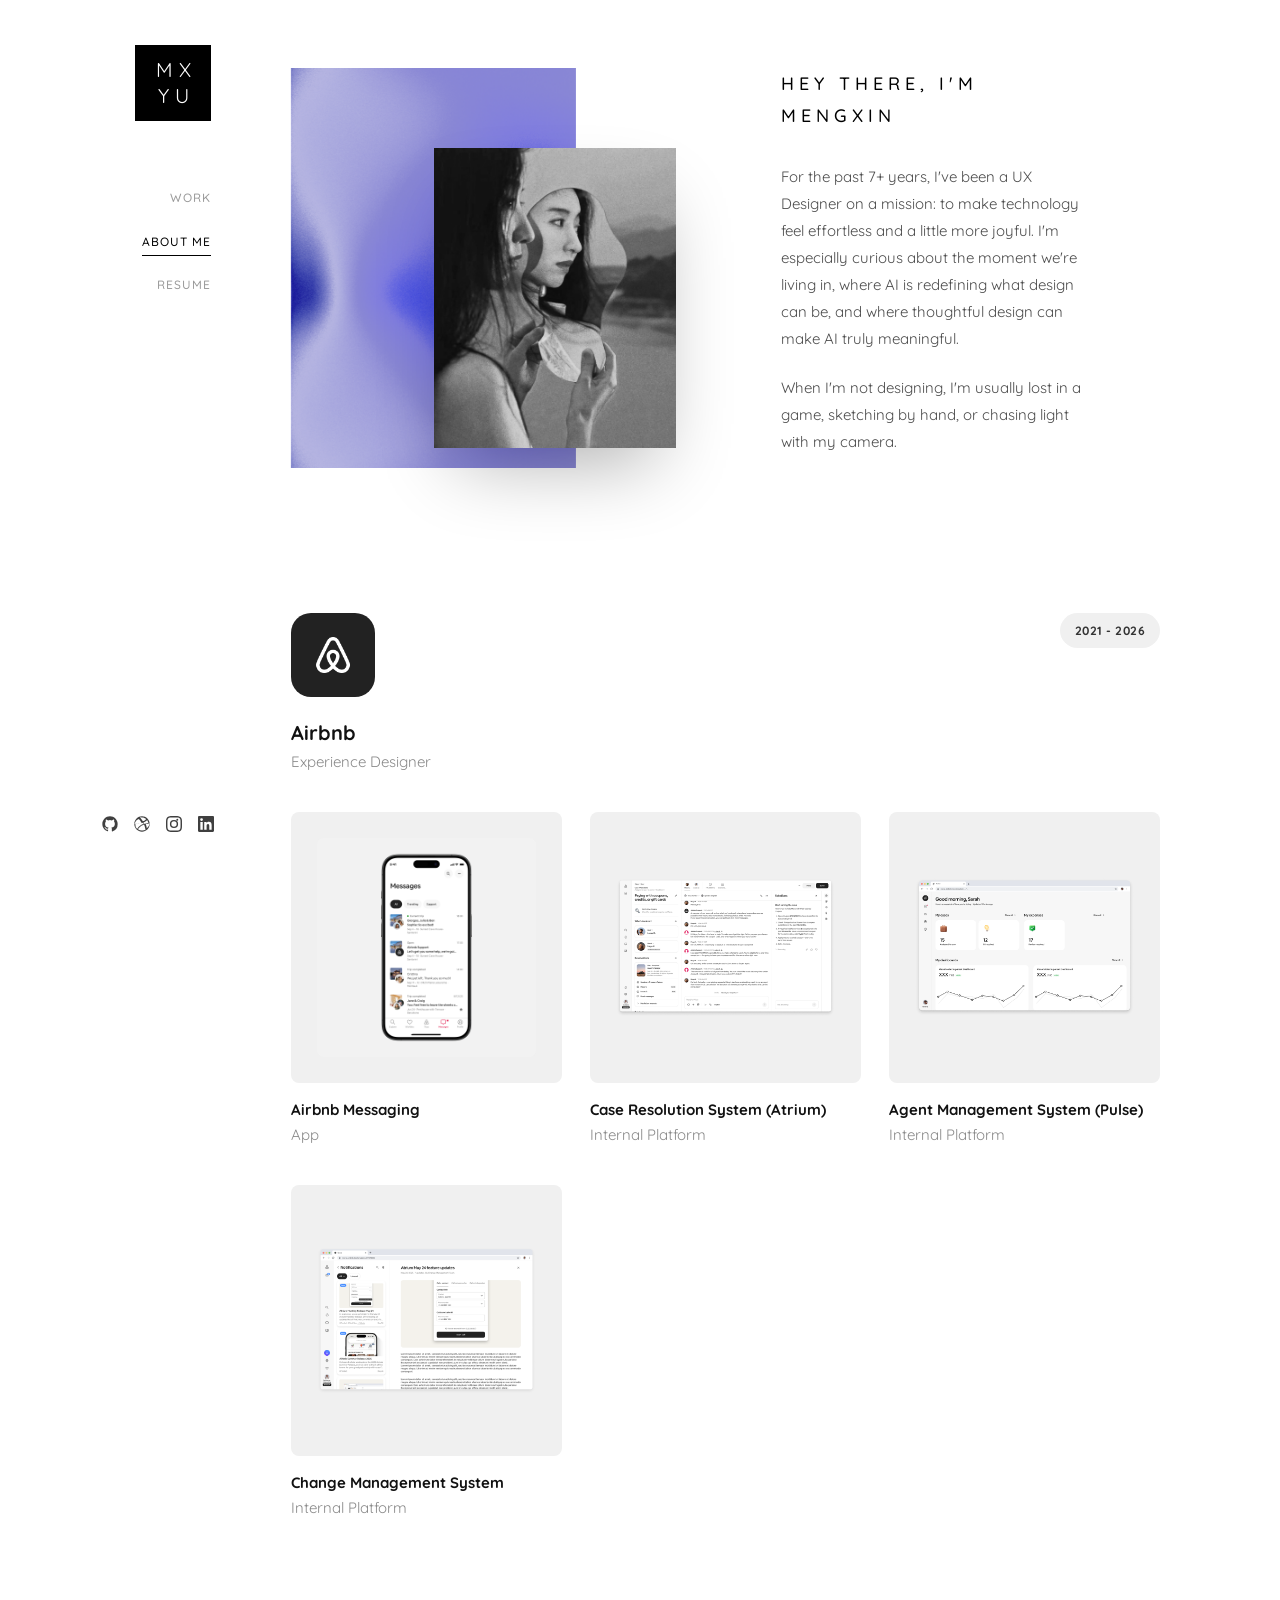
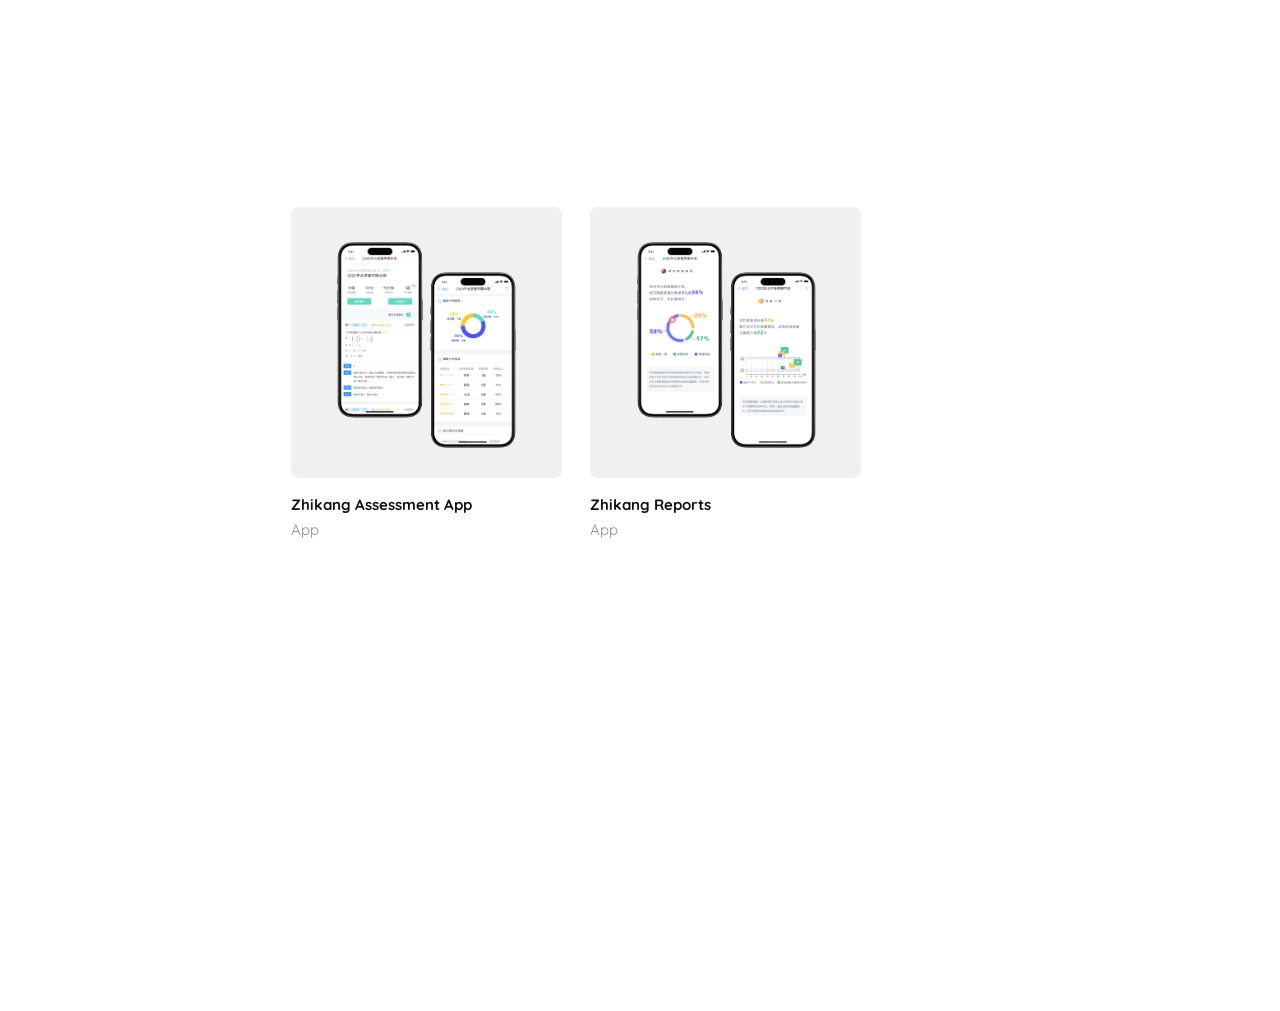
==== commit e5de80fe: "Update resume content and rebrand GitHub link to MengxinYo Refresh CV_En/CV_Ch PDFs and their render" ====
--- a/about.html
+++ b/about.html
@@ -105,7 +105,7 @@
 
 			<div class="colorlib-footer">
 				<ul>
-					<li><a href="https://github.com/MengxinYuu" target="_blank" rel="noopener" aria-label="GitHub">
+					<li><a href="https://github.com/MengxinYo" target="_blank" rel="noopener" aria-label="GitHub">
 						<svg viewBox="0 0 24 24" width="16" height="16" fill="currentColor" aria-hidden="true"><path d="M12 .5C5.65.5.5 5.65.5 12c0 5.1 3.29 9.42 7.86 10.96.57.1.78-.25.78-.55 0-.27-.01-1.15-.02-2.09-3.2.7-3.88-1.36-3.88-1.36-.52-1.33-1.28-1.69-1.28-1.69-1.04-.71.08-.7.08-.7 1.15.08 1.76 1.18 1.76 1.18 1.03 1.75 2.7 1.25 3.36.96.1-.74.4-1.25.73-1.54-2.55-.29-5.24-1.28-5.24-5.68 0-1.25.45-2.28 1.18-3.08-.12-.29-.51-1.45.11-3.02 0 0 .96-.31 3.15 1.18a10.9 10.9 0 0 1 5.73 0c2.18-1.49 3.15-1.18 3.15-1.18.62 1.57.23 2.73.11 3.02.73.8 1.18 1.83 1.18 3.08 0 4.41-2.7 5.38-5.27 5.67.42.36.78 1.07.78 2.16 0 1.56-.01 2.82-.01 3.2 0 .3.2.66.79.55A11.5 11.5 0 0 0 23.5 12C23.5 5.65 18.35.5 12 .5Z"/></svg>
 					</a></li>
 					<li><a href="https://dribbble.com/mengxinyuu" target="_blank" rel="noopener" aria-label="Dribbble">
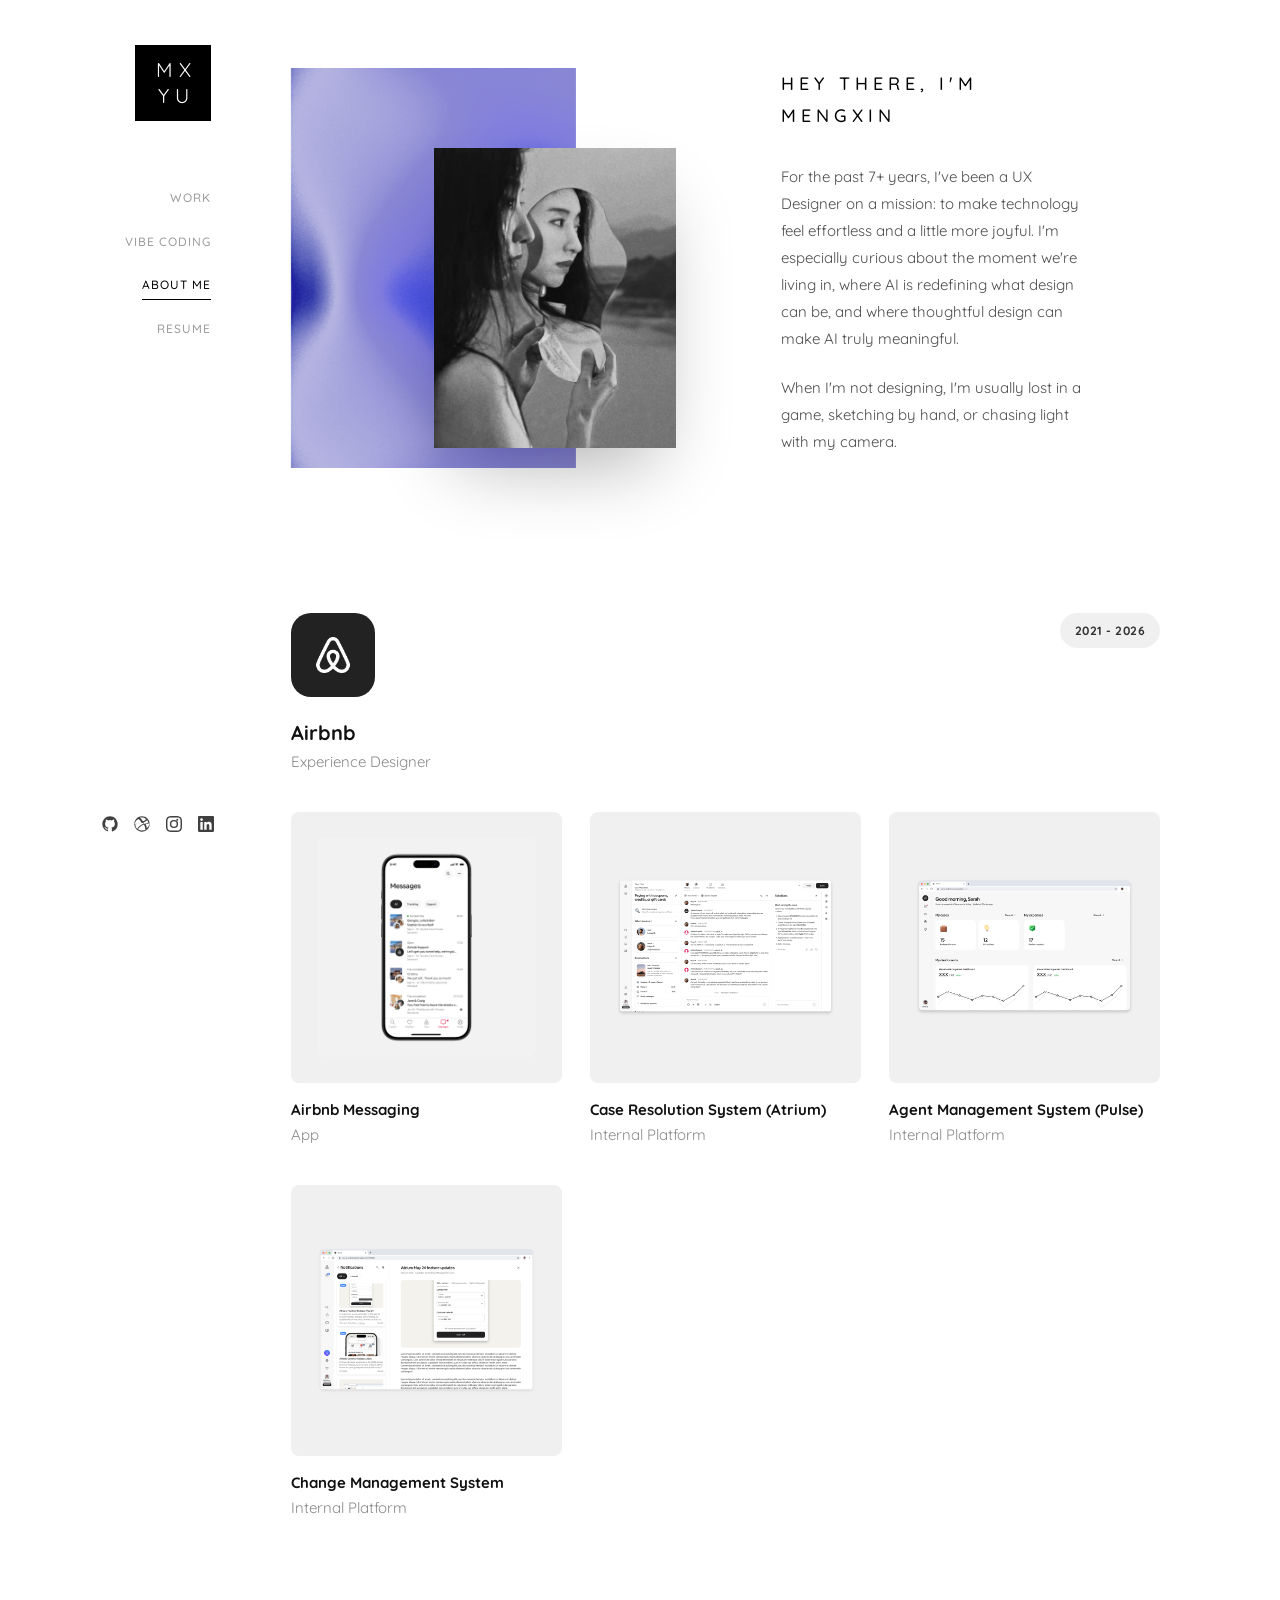
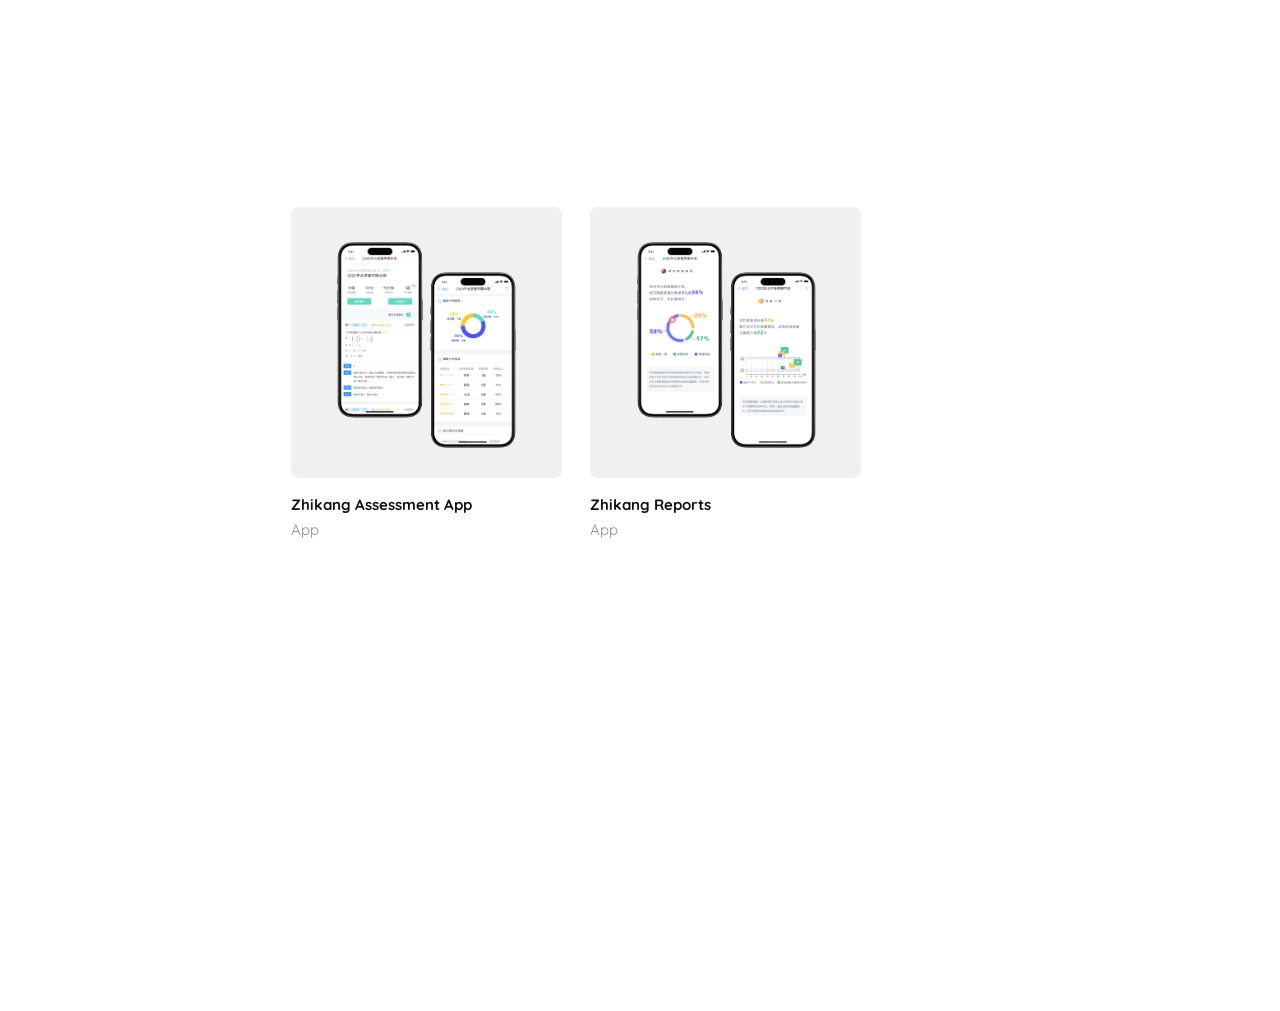
==== commit a917cad6: "Sep 10, 2026 Updated page for vibe coding" ====
--- a/about.html
+++ b/about.html
@@ -96,6 +96,7 @@
 			<nav id="colorlib-main-menu" role="navigation">
 				<ul>
 					<li><a href="index.html">Work</a></li>
+					<li><a href="vibe-coding.html">Vibe Coding</a></li>
 					<li class="colorlib-active"><a href="about.html">About Me</a></li>
 					<li><a href="resume.html">Resume</a></li>
 					
@@ -261,4 +262,3 @@
 
 	</body>
 </html>
-
